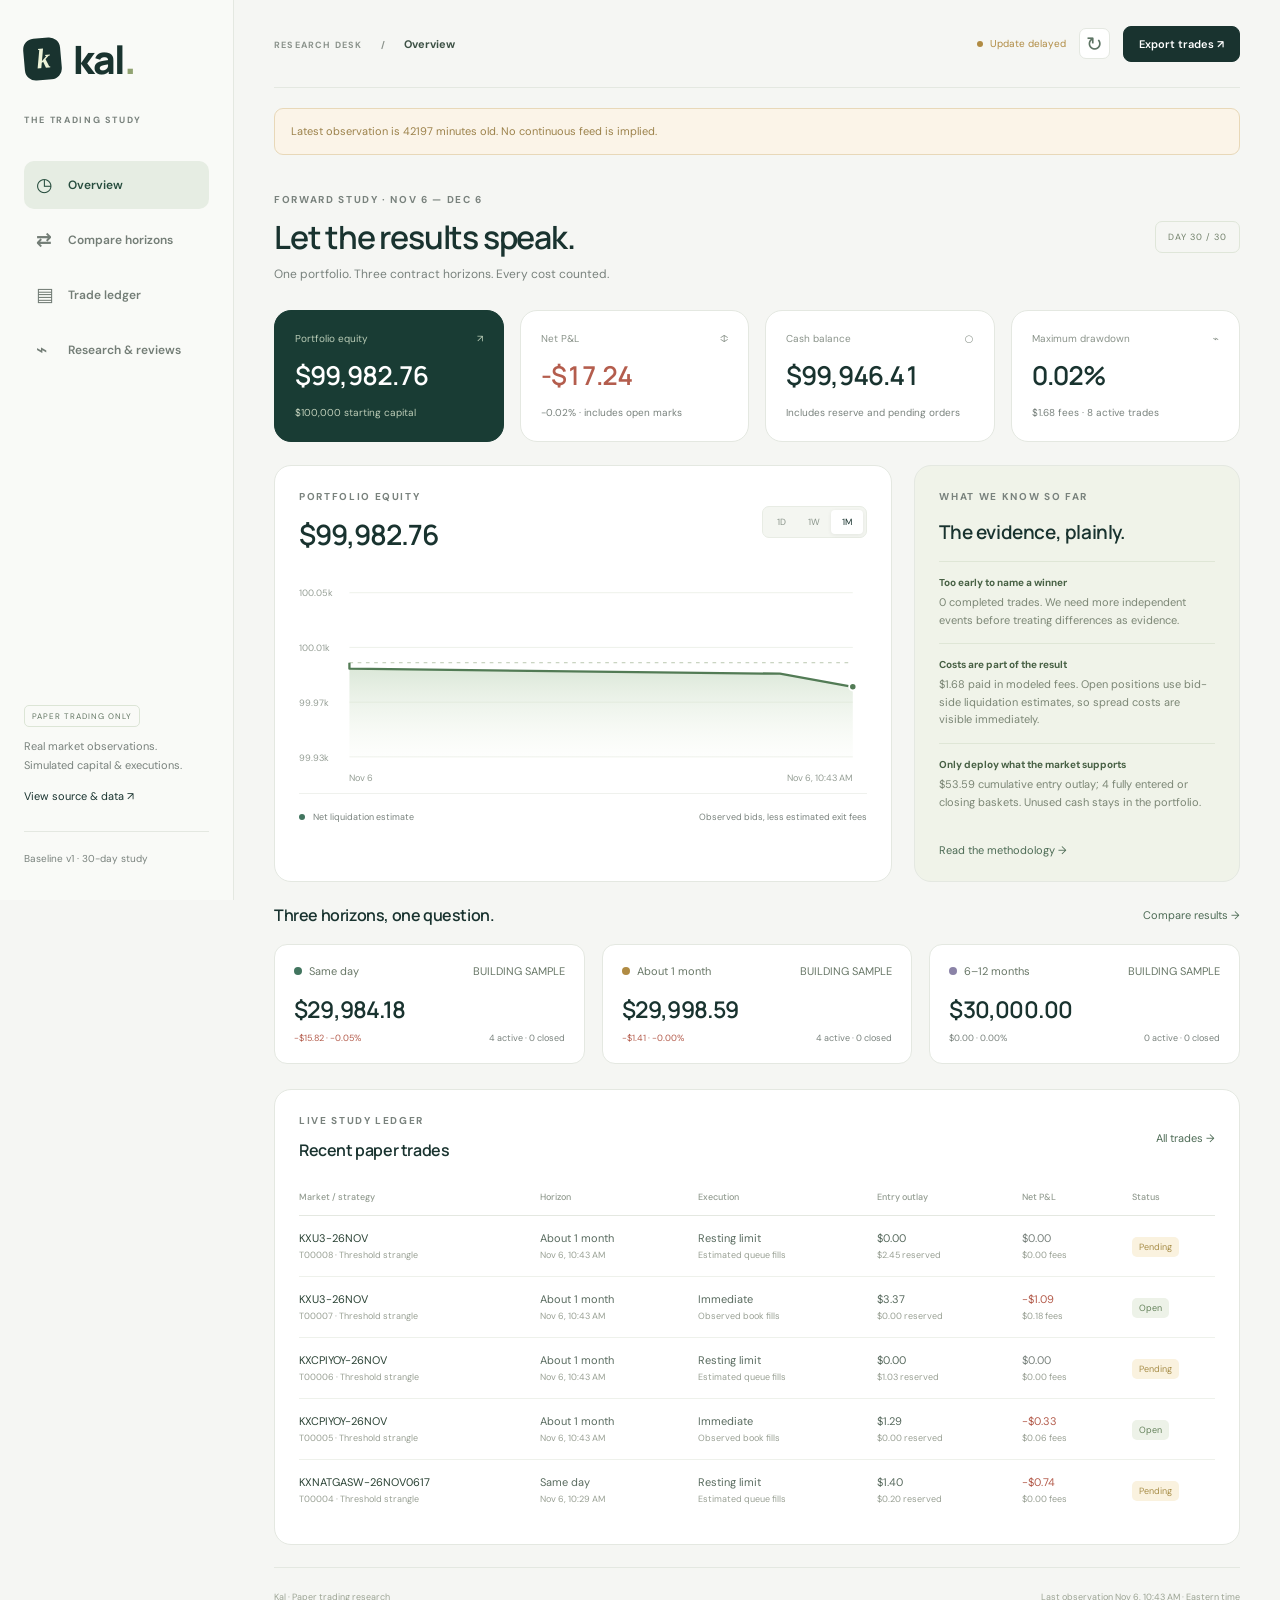
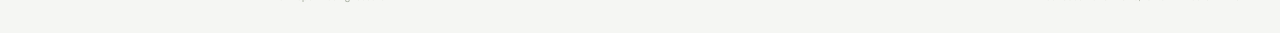
==== docs/index.html @ b1701668 "Build $100k paper trading study, public data collector, comparison dashboard and review diagnostics" ====
<!doctype html>
<html lang="en"><head><meta charset="utf-8"><meta name="viewport" content="width=device-width,initial-scale=1,viewport-fit=cover"><meta name="theme-color" content="#152d2a"><meta name="description" content="Kal · A forward paper-trading study. Compare contract horizons, execution and net results."><link rel="manifest" href="manifest.webmanifest"><link rel="icon" href="assets/icon.svg" type="image/svg+xml"><link rel="stylesheet" href="assets/style.css"><title>Kal — The trading study</title></head>
<body><div class="shell"><aside><a href="#overview" class="brand"><span class="brand-icon">k</span><span>kal<span class="brand-dot">.</span></span></a><p class="eyebrow">THE TRADING STUDY</p><nav aria-label="Main navigation"><button class="nav active" data-page="overview"><span>◷</span> Overview</button><button class="nav" data-page="compare"><span>⇄</span> Compare horizons</button><button class="nav" data-page="ledger"><span>▤</span> Trade ledger</button><button class="nav" data-page="research"><span>⌁</span> Research & reviews</button></nav><div class="sidebar-bottom"><span class="paper-label">PAPER TRADING ONLY</span><p>Real market observations.<br>Simulated capital & executions.</p><a href="https://github.com/asre1212/kal" target="_blank" rel="noopener">View source & data ↗</a><small>Baseline v1 · 30-day study</small></div></aside><main><header><div class="breadcrumb">RESEARCH DESK <span>/</span> <span id="page-name">Overview</span></div><div class="header-actions"><span class="status" id="health">Loading data</span><button id="refresh" class="icon-button" aria-label="Refresh data">↻</button><button class="button export" id="export">Export trades ↗</button></div></header><div id="notice" class="notice" hidden></div><section class="page active" id="overview"><div class="page-heading"><div><p class="eyebrow" id="study-date">FORWARD STUDY · LOADING</p><h1>Let the results speak.</h1><p class="subheading">One portfolio. Three contract horizons. Every cost counted.</p></div><span class="study-chip" id="study-day">DAY — / 30</span></div><div class="metrics" id="metrics"></div><div class="main-grid"><article class="panel equity-panel"><div class="panel-title"><div><p class="eyebrow">PORTFOLIO EQUITY</p><h2 id="chart-equity">$100,000.00</h2></div><div class="segmented" id="chart-period" aria-label="Chart period"><button data-period="1">1D</button><button data-period="7">1W</button><button data-period="30" class="selected">1M</button></div></div><div id="equity-chart" class="chart"></div><div class="chart-footer"><span><i class="legend-dot"></i> Net liquidation estimate</span><span id="chart-caption">Observed bids, less estimated exit fees</span></div></article><article class="panel takeaways"><p class="eyebrow">WHAT WE KNOW SO FAR</p><h2>The evidence, plainly.</h2><div id="insights"></div><a href="#research" class="text-link" data-nav="research">Read the methodology →</a></article></div><div class="section-title"><h2>Three horizons, one question.</h2><button class="text-link" data-nav="compare">Compare results →</button></div><div class="horizon-cards" id="horizon-cards"></div><article class="panel recent-panel"><div class="section-title"><div><p class="eyebrow">LIVE STUDY LEDGER</p><h2>Recent paper trades</h2></div><button class="text-link" data-nav="ledger">All trades →</button></div><div class="table-wrap" id="recent-trades"></div></article></section>
<section class="page" id="compare"><div class="page-heading"><div><p class="eyebrow">EXPIRATION & EXECUTION</p><h1>What earns its place?</h1><p class="subheading">Compare net outcomes, participation and the cost of getting filled.</p></div></div><div class="comparison-note"><strong>Contract horizon ≠ holding period.</strong> These are contracts with deadlines today (Eastern time), in 21–45 days, or in 180–366 days at entry. Trades target an early exit. Different underlying markets and holding periods can affect the comparison.</div><div class="horizon-cards" id="compare-cards"></div><article class="panel"><div class="section-title"><h2>Return by horizon</h2><span class="muted">Equal $30,000 allocations · $10,000 reserve</span></div><div id="horizon-chart" class="bar-chart"></div></article><article class="panel"><div class="section-title"><h2>Execution scorecard</h2><span class="muted">$15,000 allocated to each sleeve</span></div><div id="scorecard" class="table-wrap"></div></article><article class="panel"><div class="section-title"><h2>What each test can tell us</h2></div><div class="table-wrap"><table><thead><tr><th>Contract horizon</th><th>Potential advantage</th><th>Main challenge</th><th>Baseline time exit</th></tr></thead><tbody><tr><td>Same day</td><td>Many observations; fast repricing</td><td>Rapid losses, spread costs, missed intraday moves</td><td>2 hours or 30 min before close</td></tr><tr><td>About 1 month</td><td>More time for a repricing catalyst</td><td>Can stay quiet; capital may sit idle</td><td>72 hours</td></tr><tr><td>6–12 months</td><td>More opportunities for news to change expectations</td><td>Wider spreads, fewer independent events, capital tied up</td><td>7 days</td></tr></tbody></table></div></article></section>
<section class="page" id="ledger"><div class="page-heading"><div><p class="eyebrow">EVERY ORDER HAS A RECORD</p><h1>The paper trail.</h1><p class="subheading">Entries, exits, fees and the reason behind each decision.</p></div><button class="button" id="download-json">Download full ledger ↓</button></div><div class="filters"><label class="search-label">⌕ <input id="search" placeholder="Search market, ticker or trade ID" aria-label="Search trades"></label><select id="horizon-filter" aria-label="Filter horizon"><option value="all">All horizons</option><option value="day">Same day</option><option value="month">About 1 month</option><option value="long">6–12 months</option></select><select id="status-filter" aria-label="Filter status"><option value="all">All statuses</option><option value="open">Open</option><option value="entering">Pending entry</option><option value="closing">Closing</option><option value="closed">Closed</option><option value="cancelled">Unfilled / cancelled</option></select><select id="mode-filter" aria-label="Filter execution"><option value="all">Both executions</option><option value="maker">Resting limits</option><option value="taker">Immediate execution</option></select></div><article class="panel ledger-panel"><div class="section-title"><span id="trade-count" class="muted"></span><span class="paper-label">SIMULATED FILLS</span></div><div id="all-trades" class="table-wrap"></div></article></section>
<section class="page" id="research"><div class="page-heading"><div><p class="eyebrow">LEARN · DECIDE · DOCUMENT</p><h1>A study, not a promise.</h1><p class="subheading">Comprehensive reviews every two weeks. Changes stay visible.</p></div></div><div class="review-banner"><div><p class="eyebrow">NEXT COMPREHENSIVE REVIEW</p><h2 id="next-review">November 20, 2026</h2><p>Keep, pause or adjust strategies based on net results and evidence.</p></div><span class="review-icon">↗</span></div><div id="reviews"></div><article class="panel"><p class="eyebrow">STATISTICAL EVIDENCE</p><h2>Returns need a large enough sample.</h2><div class="table-wrap" id="diagnostics"></div></article><div class="research-grid"><article class="panel"><p class="eyebrow">PORTFOLIO RULES</p><h2>Risk comes first.</h2><ul class="rules-list"><li><span>Total virtual capital</span><strong>$100,000</strong></li><li><span>Maximum complete trade cost</span><strong>$2,000 incl. entry fees</strong></li><li><span>Reserve</span><strong>$10,000</strong></li><li><span>Maximum exposure per sleeve</span><strong>$6,000</strong></li><li><span>Maximum per event across sleeves</span><strong>$4,000</strong></li><li><span>Pause new entries at drawdown</span><strong>7.5%</strong></li></ul><p class="small-note">Loss triggers request an exit; they cannot guarantee the execution price. Partial entries and illiquid residuals remain visible.</p></article><article class="panel"><p class="eyebrow">FILL & FEE MODEL</p><h2>No imaginary liquidity.</h2><ul class="readable-list"><li>Immediate entries use observed asks and at most 5% of displayed top-level size.</li><li>Resting orders require a subsequent trade strictly through the limit, capped at 5% of eligible volume. A touch does not count.</li><li>Maker fills are estimates: exact queue priority and counterfactual market impact are unknown.</li><li>Quotes are checked approximately every 10 minutes. Scheduler delays and gaps are reported.</li><li>Positions are valued at available bid depth, less estimated exit fees; unpriced size is conservatively valued at zero.</li></ul></article><article class="panel wide"><p class="eyebrow">THE 50/50 QUESTION</p><h2>Longer expiration does not create a strangle.</h2><p>YES + NO on the same contract cancel each other. For different deadlines, YES on an earlier date + NO on a later date is an <strong>outside timing-window</strong> trade.</p><div class="table-wrap"><table><thead><tr><th>Screenshot example: 43¢ YES before Aug + 35¢ NO before Jan</th><th>Pair payout</th><th>Gross result</th></tr></thead><tbody><tr><td>Event happens before August</td><td>$1.00</td><td class="positive">+$0.22</td></tr><tr><td>Event happens August–December</td><td>$0.00</td><td class="negative">−$0.78</td></tr><tr><td>No event before January</td><td>$1.00</td><td class="positive">+$0.22</td></tr></tbody></table></div><p class="small-note">Before expiry, the pair rises when the probability of the middle timing window falls. An equal probability rise on both dates cancels out. Illustration from your screenshot, not a recorded trade or current offer. January 2028 is outside the initial 6–12-month cohort. Current tests select only deadlines in the configured horizon.</p></article><article class="panel"><p class="eyebrow">REVIEW STANDARD</p><h2>Separate signal from noise.</h2><ul class="readable-list"><li>Review realized and unrealized P&L, net expectancy, drawdown, fee drag and holding time.</li><li>Show Wilson intervals for win rates; use an event-cluster bootstrap for return uncertainty when the sample supports it.</li><li>Check data gaps, market concentration, adverse selection and failed exits.</li><li>Keep baseline results separate from revised rules. Never erase losing trades or backfill hypothetical winners.</li><li>No Kelly sizing without a calibrated out-of-sample probability model; no leverage or real orders.</li></ul></article><article class="panel"><p class="eyebrow">PRIMARY REFERENCES</p><h2>Inspectable by design.</h2><div class="source-links"><a href="https://docs.kalshi.com/getting_started/quick_start_market_data" target="_blank" rel="noopener">Kalshi public market data ↗</a><a href="https://docs.kalshi.com/getting_started/fee_rounding" target="_blank" rel="noopener">Fee rounding and precision ↗</a><a href="https://kalshi.com/docs/kalshi-fee-schedule.pdf" target="_blank" rel="noopener">Current fee schedule ↗</a><a href="https://docs.kalshi.com/api-reference/market/get-trades" target="_blank" rel="noopener">Trade prints and timestamps ↗</a><a href="https://github.com/asre1212/kal/actions" target="_blank" rel="noopener">Collector runs & deployment status ↗</a><a href="https://github.com/asre1212/kal/tree/main/data" target="_blank" rel="noopener">Raw observations & complete ledger ↗</a></div></article></div></section><footer><span>Kal · Paper trading research</span><span id="updated-at">Waiting for first observation</span></footer></main></div><dialog id="trade-dialog"><button class="close-dialog" aria-label="Close trade details">×</button><div id="trade-detail"></div></dialog><script src="assets/app.js" defer></script></body></html>
---- docs/assets/style.css ----
@import url('https://fonts.googleapis.com/css2?family=DM+Sans:wght@400;500;600;700&family=Manrope:wght@400;500;600;700;800&display=swap');
:root{--bg:#f5f6f3;--paper:#fff;--ink:#19332f;--muted:#79827d;--line:#e4e8e1;--green:#42755f;--mint:#e4eee5;--red:#b45d4d;--amber:#b08b43;--purple:#8b83a7;--radius:17px}*{box-sizing:border-box}body{margin:0;background:var(--bg);color:var(--ink);font:14px 'DM Sans',system-ui,sans-serif}button,input,select{font:inherit}button,a{-webkit-tap-highlight-color:transparent}button{cursor:pointer}a{color:inherit;text-decoration:none}button:focus-visible,a:focus-visible,input:focus-visible,select:focus-visible{outline:3px solid #96b9a7;outline-offset:3px}.shell{display:flex;min-height:100vh}aside{width:234px;flex-shrink:0;background:#f9faf7;border-right:1px solid var(--line);padding:32px 24px;position:fixed;inset:0 auto 0 0;display:flex;flex-direction:column}.brand{display:flex;align-items:center;gap:12px;font:800 39px Manrope,system-ui;letter-spacing:-2px}.brand-icon{font:700 28px Georgia;background:var(--ink);color:#edf3d8;width:37px;height:42px;border-radius:11px;display:grid;place-items:center;font-style:italic;transform:rotate(-5deg)}.brand-dot{color:#91a372}.eyebrow{font-size:10px;letter-spacing:1.65px;font-weight:700;color:var(--muted);margin:0 0 12px}aside>.eyebrow{margin-top:28px;font-size:9px}nav{display:grid;gap:7px;margin-top:23px}.nav{border:0;background:none;padding:14px 12px;text-align:left;border-radius:10px;color:#737d76;font-size:12px;font-weight:600;display:flex;align-items:center;gap:12px}.nav span{font-size:19px;line-height:20px;width:20px}.nav.active{background:#e6ede3;color:#274d3e}.nav:hover{background:#eef1e9}.sidebar-bottom{margin-top:auto;padding-top:45px;font-size:11px;line-height:1.8;color:var(--muted)}.sidebar-bottom small{display:block;margin-top:24px;border-top:1px solid var(--line);padding-top:18px;font-size:10px}.paper-label{font-size:8px;letter-spacing:1px;color:#637663;border:1px solid #dce5d6;padding:5px 7px;border-radius:5px;white-space:nowrap}.sidebar-bottom a{color:var(--ink)}main{margin-left:234px;width:calc(100% - 234px);padding:0 40px;max-width:1760px}header{height:88px;border-bottom:1px solid var(--line);display:flex;align-items:center;justify-content:space-between;gap:15px}.breadcrumb{font-size:9px;font-weight:700;letter-spacing:1.2px;color:#8b938c}.breadcrumb span{margin-left:15px}.breadcrumb span:last-child{letter-spacing:0;color:#3d5145;font-size:11px}.header-actions{display:flex;align-items:center;gap:13px}.status{font-size:10px;color:var(--green)}.status:before{content:'';display:inline-block;width:6px;height:6px;background:var(--green);border-radius:50%;margin-right:7px}.status.warn{color:var(--amber)}.status.warn:before{background:var(--amber)}.button{background:var(--ink);color:white;border:1px solid var(--ink);border-radius:8px;padding:10px 15px;font-size:11px;font-weight:600}.button:hover{background:#31564c}.icon-button{border:1px solid var(--line);background:white;border-radius:7px;width:31px;height:31px;font-size:20px;color:#5d7464}.page{display:none}.page.active{display:block}.page-heading{display:flex;justify-content:space-between;align-items:center;margin:38px 0 28px;gap:16px}.page-heading h1{font:600 32px/1.2 Manrope,system-ui;letter-spacing:-1.2px;margin:0 0 10px}.subheading{color:var(--muted);font-size:12px;margin:0}.study-chip{border:1px solid #dfe6d9;border-radius:7px;padding:9px 12px;color:#72816b;font-size:9px;letter-spacing:1px;white-space:nowrap}.metrics{display:grid;grid-template-columns:repeat(4,1fr);gap:16px;margin-bottom:23px}.metric{padding:21px 20px;background:var(--paper);border:1px solid var(--line);border-radius:var(--radius)}.metric:first-child{background:#193c34;color:white;border-color:#193c34}.metric .label{font-size:10px;color:#8a938a;display:flex;justify-content:space-between;align-items:center}.metric:first-child .label{color:#bacdb7}.metric .value{font:600 26px Manrope,system-ui;letter-spacing:-1px;margin:12px 0 9px;font-variant-numeric:tabular-nums}.metric small{font-size:10px;color:var(--muted)}.metric:first-child small{color:#bfceb9}.positive{color:var(--green)}.negative{color:var(--red)}.neutral{color:var(--muted)}.main-grid{display:grid;grid-template-columns:minmax(0,1.9fr) minmax(270px,1fr);gap:22px}.panel{padding:24px;background:white;border:1px solid var(--line);border-radius:var(--radius);margin-bottom:22px;min-width:0}.panel-title,.section-title{display:flex;justify-content:space-between;align-items:center;gap:12px}.panel h2,.section-title h2{font:600 16px Manrope,system-ui;letter-spacing:-.4px;margin:0}.panel-title h2{font-size:28px;letter-spacing:-1px}.segmented{display:flex;background:#f4f6f1;padding:3px;border:1px solid #e8ece4;border-radius:7px}.segmented button{background:none;border:0;color:#8a958b;font-size:9px;padding:6px 11px;border-radius:4px}.segmented .selected{background:white;box-shadow:0 1px 4px #11221412;color:var(--ink)}.chart{height:230px;margin:10px 0 0}.chart svg{width:100%;height:100%;overflow:visible}.chart-label{font-family:'DM Sans',sans-serif;font-size:10px;fill:#959e95}.chart-footer{display:flex;justify-content:space-between;border-top:1px solid #eff1ed;padding-top:17px;font-size:9px;color:var(--muted);gap:10px}.legend-dot{display:inline-block;width:6px;height:6px;border-radius:50%;background:var(--green);margin-right:6px}.takeaways{background:#f0f3e9}.takeaways h2{font-size:19px;margin:16px 0}.insight{padding:14px 0;border-top:1px solid #dfe6d6}.insight .insight-label{font-size:10px;font-weight:700;color:#476044;margin-bottom:5px}.insight p{font-size:11px;line-height:1.6;color:#7b8675;margin:0}.text-link{border:0;background:none;color:#4d6b55;font-size:11px;padding:0}.takeaways .text-link{display:block;margin-top:18px}.section-title{margin-bottom:18px}.horizon-cards{display:grid;grid-template-columns:repeat(3,1fr);gap:17px;margin-bottom:25px}.horizon-card{border:1px solid var(--line);background:white;border-radius:13px;padding:19px}.horizon-card .top{display:flex;justify-content:space-between;color:#687767;font-size:11px}.horizon-card .dot{width:8px;height:8px;background:var(--green);border-radius:50%;margin-right:7px;display:inline-block}.horizon-card.month .dot{background:var(--amber)}.horizon-card.long .dot{background:var(--purple)}.horizon-card .amount{font:600 23px Manrope;letter-spacing:-.8px;margin:15px 0 7px}.horizon-card .bottom{display:flex;justify-content:space-between;color:var(--muted);font-size:9px}.horizon-card .sparkline{height:20px;width:75px}.horizon-card .pending{font-size:9px;background:#f2f4ed;color:#9a9e92;border-radius:4px;padding:3px 6px}.table-wrap{overflow:auto}table{border-collapse:collapse;width:100%;text-align:left;white-space:nowrap}th{color:#929b90;font-size:9px;font-weight:500;padding:12px 12px;border-bottom:1px solid var(--line)}td{padding:15px 12px;border-bottom:1px solid #eef1eb;font-size:11px;color:#596b5f}tr:last-child td{border-bottom:0}td:first-child,th:first-child{padding-left:0}td:last-child,th:last-child{padding-right:0}td .market-name{display:block;color:#2a4234;font-size:11px;max-width:290px;overflow:hidden;text-overflow:ellipsis}td small{display:block;color:#99a094;font-size:9px;margin-top:4px}.badge{font-size:9px;border-radius:5px;padding:4px 7px;background:#edf2e8;color:#65825b;white-space:nowrap}.badge.entering{background:#faf2df;color:#a78d48}.badge.closed{background:#e7eeed;color:#5d7e7a}.badge.cancelled{background:#f1f2ef;color:#93998b}.badge.closing{background:#f8ebe5;color:#ac7d63}.trade-row{cursor:pointer}.trade-row:hover{background:#f8faf5}.empty{text-align:center;padding:38px 20px;color:#8d9787;font-size:12px}.empty strong{display:block;color:#526b50;margin-bottom:7px;font-weight:500}.muted{font-size:11px;color:var(--muted)}.comparison-note{padding:15px 18px;background:#eaf0e5;border-radius:10px;color:#718268;font-size:11px;line-height:1.8;margin-bottom:24px}.comparison-note strong{color:#47633d}.filters{display:flex;gap:10px;margin-bottom:20px;flex-wrap:wrap}.filters select,.search-label{border:1px solid var(--line);border-radius:8px;background:white;color:#6c7d68;padding:11px;font-size:11px}.search-label{flex:1;min-width:240px;display:flex;gap:9px}.search-label input{border:0;outline:none;background:none;width:100%;font-size:11px;color:var(--ink)}.research-grid{display:grid;grid-template-columns:1fr 1fr;gap:0 22px}.research-grid .wide{grid-column:1/-1}.research-grid h2{margin-bottom:16px}.research-grid p{font-size:12px;line-height:1.8;color:#74816f}.review-banner{display:flex;justify-content:space-between;align-items:center;background:#243f35;color:white;border-radius:16px;padding:28px;margin-bottom:24px}.review-banner .eyebrow{color:#a5b99e}.review-banner h2{font:500 25px Manrope;margin:0}.review-banner p:last-child{font-size:11px;color:#a7b7a1;margin-bottom:0}.review-icon{font-size:50px;font-weight:300;color:#a8bc90}.rules-list{padding:0;margin:0;list-style:none}.rules-list li{display:flex;justify-content:space-between;gap:10px;border-bottom:1px solid #eff1eb;padding:12px 0;font-size:11px;color:#7c8976}.rules-list strong{color:#476040;font-size:11px;font-weight:500;text-align:right}.small-note{font-size:10px!important;line-height:1.7!important;color:#93a08c!important}.readable-list{padding-left:18px;margin:0;color:#72826a;font-size:12px;line-height:1.7}.readable-list li{margin-bottom:12px}.source-links{display:flex;flex-direction:column;gap:17px;font-size:11px;color:#5b7752}.bar-chart{padding:20px 10px 10px}.bar-row{display:grid;grid-template-columns:110px 1fr 80px;gap:20px;align-items:center;margin:17px 0;font-size:11px}.bar-track{height:18px;background:#f2f5ed;border-radius:5px;overflow:hidden}.bar-fill{height:100%;min-width:2px;border-radius:5px;background:var(--green)}.notice{border:1px solid #e8d8b8;border-radius:9px;padding:13px 16px;background:#fbf4e8;margin-top:20px;font-size:11px;color:#9c824b;line-height:1.7}footer{display:flex;justify-content:space-between;font-size:9px;color:#9ca494;border-top:1px solid var(--line);padding:23px 0 30px;margin-top:20px;gap:15px}dialog{border:1px solid var(--line);border-radius:18px;width:760px;max-width:94vw;max-height:90vh;padding:30px;color:var(--ink);background:var(--bg)}dialog::backdrop{background:#132a2366;backdrop-filter:blur(4px)}.close-dialog{float:right;border:1px solid var(--line);border-radius:50%;width:30px;height:30px;background:white;font-size:22px;color:#718068}dialog h2{font:600 24px Manrope;margin-bottom:10px}dialog h3{font-size:14px;margin-top:22px}dialog p{font-size:12px;color:#75856e;line-height:1.7}.detail-grid{display:grid;grid-template-columns:repeat(4,1fr);gap:10px;margin:20px 0}.detail-stat{background:white;border:1px solid var(--line);padding:12px;border-radius:10px}.detail-stat small{display:block;color:var(--muted);font-size:9px;margin-bottom:8px}.detail-stat strong{font-size:15px}.review-entry h3{margin-top:0}.review-entry p{line-height:1.8;color:#73806d;font-size:12px}
@media(min-width:1550px){main{padding:0 55px}.metrics{gap:22px}.chart{height:275px}}
@media(max-width:1150px){aside{width:195px;padding:26px 16px}main{margin-left:195px;width:calc(100% - 195px);padding:0 25px}.main-grid{grid-template-columns:minmax(0,1.7fr) minmax(240px,1fr)}.metric{padding:17px 15px}.metric .value{font-size:22px}.chart-footer{font-size:8px}.chart-caption{display:none}}
@media(max-width:900px){aside{width:170px;padding:24px 13px}main{margin-left:170px;width:calc(100% - 170px);padding:0 20px}.nav{font-size:10px;padding:12px 9px;gap:7px}.main-grid{grid-template-columns:1fr}.metrics{grid-template-columns:1fr 1fr}.takeaways{display:none}.horizon-cards{gap:9px}.horizon-card{padding:15px 12px}.horizon-card .amount{font-size:20px}.header-actions .export{display:none}.research-grid{grid-template-columns:1fr}.page-heading h1{font-size:28px}.study-chip{font-size:8px}.bar-row{grid-template-columns:100px 1fr 65px}}
@media(max-width:600px){aside{position:sticky;top:0;z-index:5;width:100%;height:auto;padding:12px 17px 0;display:block;border-right:0;border-bottom:1px solid var(--line)}.shell{display:block}.brand{font-size:27px;gap:8px}.brand-icon{width:27px;height:29px;font-size:21px;border-radius:7px}aside>.eyebrow,.sidebar-bottom{display:none}nav{display:flex;gap:0;justify-content:space-between;margin-top:12px}.nav{padding:10px 9px;font-size:9px;gap:4px;border-radius:6px 6px 0 0}.nav span{display:none}main{margin-left:0;width:100%;padding:0 17px}header{height:55px}.breadcrumb{font-size:8px}.breadcrumb span{margin-left:7px}.header-actions{gap:8px}.status{font-size:9px}.page-heading{margin:25px 0 23px;align-items:flex-start}.page-heading h1{font-size:26px}.eyebrow{font-size:8px;letter-spacing:1.3px}.subheading{font-size:10px;line-height:1.6;max-width:270px}.study-chip{padding:6px 8px;font-size:7px;margin-top:4px}.metrics{gap:10px}.metric{padding:16px 14px;border-radius:12px}.metric .value{font-size:23px}.metric .label{font-size:9px}.metric small{font-size:9px}.panel{padding:20px 16px;border-radius:13px}.panel h2,.section-title h2{font-size:15px}.panel-title h2{font-size:25px}.chart{height:210px}.chart-footer{font-size:8px}.chart-footer span:last-child{max-width:140px;text-align:right}.section-title{align-items:flex-start}.section-title .muted{font-size:9px;max-width:145px;text-align:right}.horizon-cards{gap:8px}.horizon-card{padding:14px 10px}.horizon-card .top{font-size:9px;display:block}.horizon-card .amount{font-size:17px;letter-spacing:-.5px}.horizon-card .bottom{font-size:8px;display:block;line-height:1.8}.horizon-card .pending{display:inline-block;font-size:7px;margin-top:6px}.horizon-card .dot{width:5px;height:5px;margin-right:4px}.horizon-card .top>span:last-child:not(:first-child){display:none}.text-link{font-size:10px}.comparison-note{font-size:10px}.filters{gap:7px}.search-label{flex-basis:100%}.filters select{padding:9px 7px;font-size:9px;flex:1;min-width:0}#ledger .page-heading{display:block}#download-json{margin-top:15px}.review-banner{padding:21px}.review-banner h2{font-size:22px}.review-banner p:last-child{font-size:10px;line-height:1.5}.review-icon{font-size:36px}.bar-row{grid-template-columns:87px 1fr 65px;gap:10px;font-size:10px}.bar-chart{padding:0}.detail-grid{grid-template-columns:1fr 1fr}dialog{padding:22px 16px}footer{font-size:8px;line-height:1.6}#page-name{display:none}}
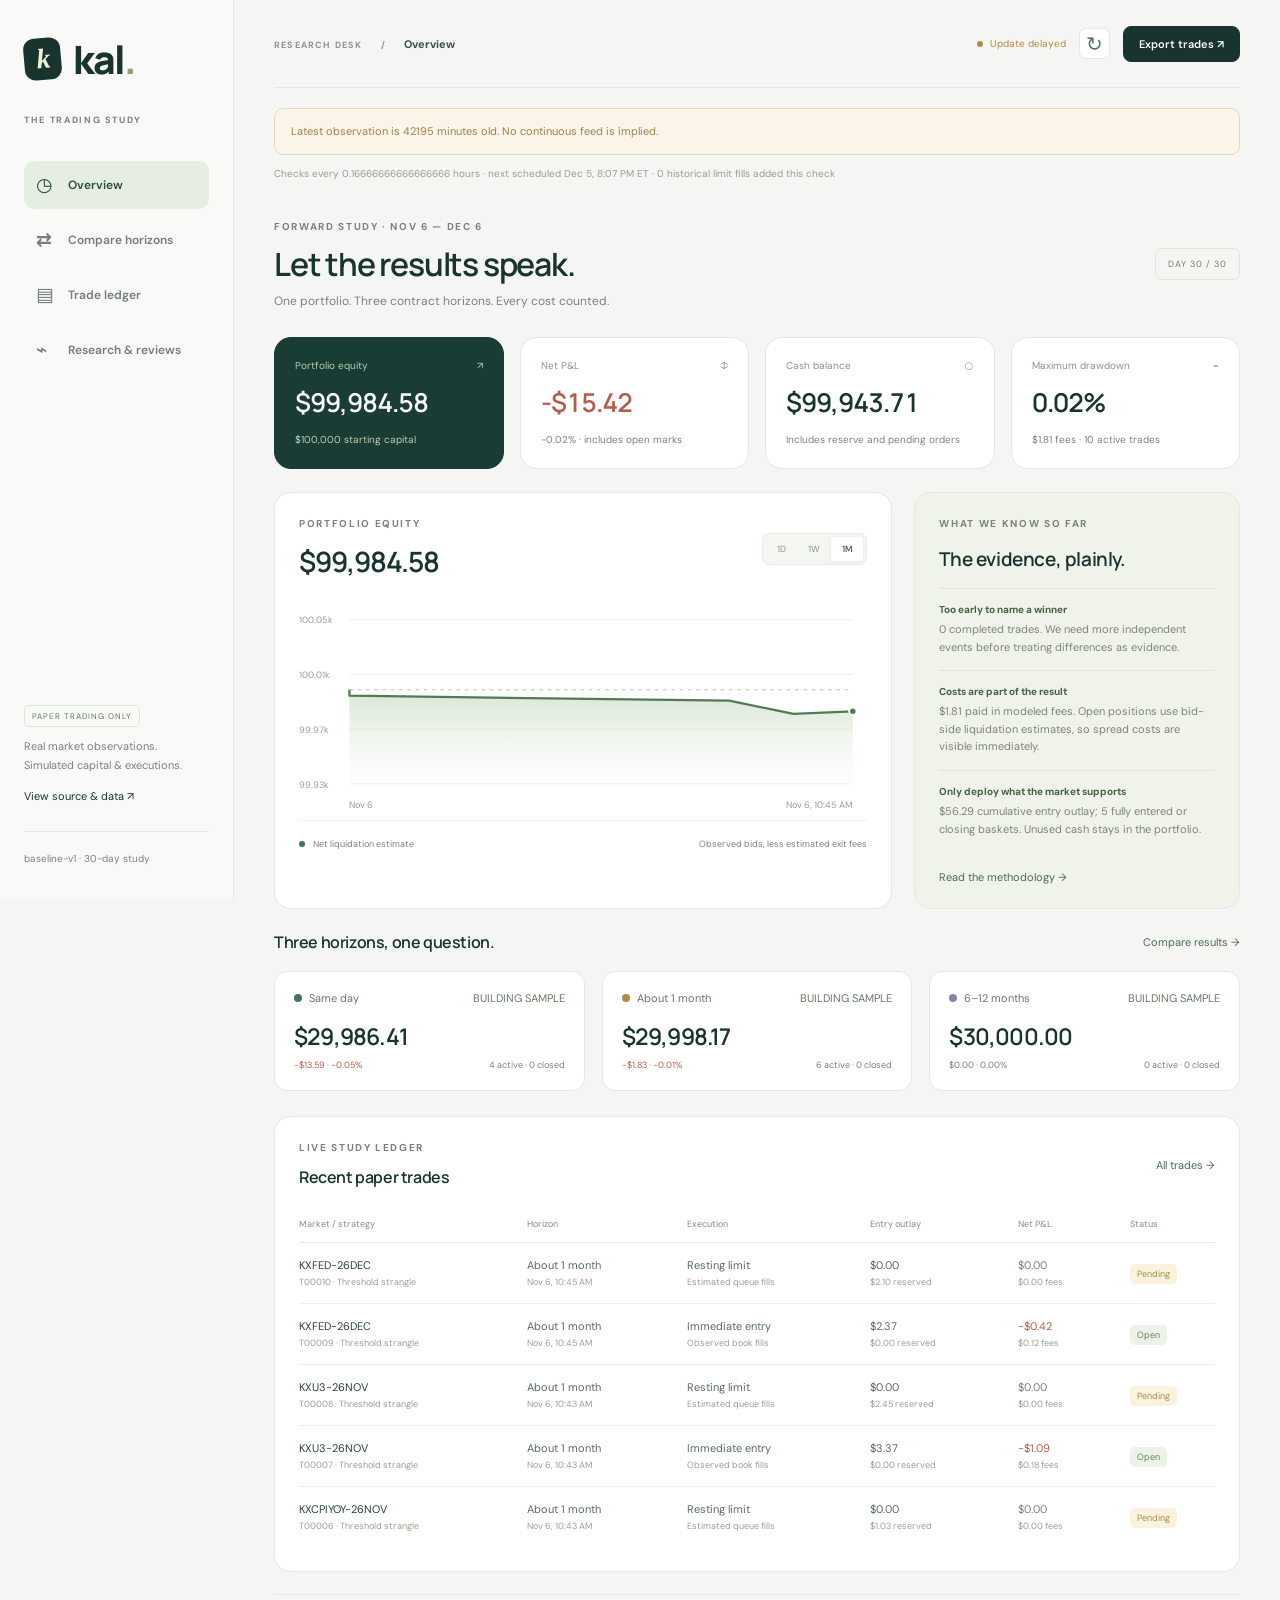
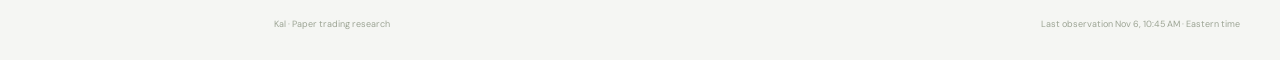
==== commit b94ca6c9: "Check every 12 hours and replay resting-limit fills chronologically with coverage and exit-delay dia" ====
--- a/docs/index.html
+++ b/docs/index.html
@@ -1,6 +1,6 @@
 <!doctype html>
 <html lang="en"><head><meta charset="utf-8"><meta name="viewport" content="width=device-width,initial-scale=1,viewport-fit=cover"><meta name="theme-color" content="#152d2a"><meta name="description" content="Kal · A forward paper-trading study. Compare contract horizons, execution and net results."><link rel="manifest" href="manifest.webmanifest"><link rel="icon" href="assets/icon.svg" type="image/svg+xml"><link rel="stylesheet" href="assets/style.css"><title>Kal — The trading study</title></head>
-<body><div class="shell"><aside><a href="#overview" class="brand"><span class="brand-icon">k</span><span>kal<span class="brand-dot">.</span></span></a><p class="eyebrow">THE TRADING STUDY</p><nav aria-label="Main navigation"><button class="nav active" data-page="overview"><span>◷</span> Overview</button><button class="nav" data-page="compare"><span>⇄</span> Compare horizons</button><button class="nav" data-page="ledger"><span>▤</span> Trade ledger</button><button class="nav" data-page="research"><span>⌁</span> Research & reviews</button></nav><div class="sidebar-bottom"><span class="paper-label">PAPER TRADING ONLY</span><p>Real market observations.<br>Simulated capital & executions.</p><a href="https://github.com/asre1212/kal" target="_blank" rel="noopener">View source & data ↗</a><small>Baseline v1 · 30-day study</small></div></aside><main><header><div class="breadcrumb">RESEARCH DESK <span>/</span> <span id="page-name">Overview</span></div><div class="header-actions"><span class="status" id="health">Loading data</span><button id="refresh" class="icon-button" aria-label="Refresh data">↻</button><button class="button export" id="export">Export trades ↗</button></div></header><div id="notice" class="notice" hidden></div><section class="page active" id="overview"><div class="page-heading"><div><p class="eyebrow" id="study-date">FORWARD STUDY · LOADING</p><h1>Let the results speak.</h1><p class="subheading">One portfolio. Three contract horizons. Every cost counted.</p></div><span class="study-chip" id="study-day">DAY — / 30</span></div><div class="metrics" id="metrics"></div><div class="main-grid"><article class="panel equity-panel"><div class="panel-title"><div><p class="eyebrow">PORTFOLIO EQUITY</p><h2 id="chart-equity">$100,000.00</h2></div><div class="segmented" id="chart-period" aria-label="Chart period"><button data-period="1">1D</button><button data-period="7">1W</button><button data-period="30" class="selected">1M</button></div></div><div id="equity-chart" class="chart"></div><div class="chart-footer"><span><i class="legend-dot"></i> Net liquidation estimate</span><span id="chart-caption">Observed bids, less estimated exit fees</span></div></article><article class="panel takeaways"><p class="eyebrow">WHAT WE KNOW SO FAR</p><h2>The evidence, plainly.</h2><div id="insights"></div><a href="#research" class="text-link" data-nav="research">Read the methodology →</a></article></div><div class="section-title"><h2>Three horizons, one question.</h2><button class="text-link" data-nav="compare">Compare results →</button></div><div class="horizon-cards" id="horizon-cards"></div><article class="panel recent-panel"><div class="section-title"><div><p class="eyebrow">LIVE STUDY LEDGER</p><h2>Recent paper trades</h2></div><button class="text-link" data-nav="ledger">All trades →</button></div><div class="table-wrap" id="recent-trades"></div></article></section>
+<body><div class="shell"><aside><a href="#overview" class="brand"><span class="brand-icon">k</span><span>kal<span class="brand-dot">.</span></span></a><p class="eyebrow">THE TRADING STUDY</p><nav aria-label="Main navigation"><button class="nav active" data-page="overview"><span>◷</span> Overview</button><button class="nav" data-page="compare"><span>⇄</span> Compare horizons</button><button class="nav" data-page="ledger"><span>▤</span> Trade ledger</button><button class="nav" data-page="research"><span>⌁</span> Research & reviews</button></nav><div class="sidebar-bottom"><span class="paper-label">PAPER TRADING ONLY</span><p>Real market observations.<br>Simulated capital & executions.</p><a href="https://github.com/asre1212/kal" target="_blank" rel="noopener">View source & data ↗</a><small id="rule-version">Loading study version</small></div></aside><main><header><div class="breadcrumb">RESEARCH DESK <span>/</span> <span id="page-name">Overview</span></div><div class="header-actions"><span class="status" id="health">Loading data</span><button id="refresh" class="icon-button" aria-label="Refresh data">↻</button><button class="button export" id="export">Export trades ↗</button></div></header><div id="notice" class="notice" hidden></div><p class="small-note" id="cadence-status"></p><section class="page active" id="overview"><div class="page-heading"><div><p class="eyebrow" id="study-date">FORWARD STUDY · LOADING</p><h1>Let the results speak.</h1><p class="subheading">One portfolio. Three contract horizons. Every cost counted.</p></div><span class="study-chip" id="study-day">DAY — / 30</span></div><div class="metrics" id="metrics"></div><div class="main-grid"><article class="panel equity-panel"><div class="panel-title"><div><p class="eyebrow">PORTFOLIO EQUITY</p><h2 id="chart-equity">$100,000.00</h2></div><div class="segmented" id="chart-period" aria-label="Chart period"><button data-period="1">1D</button><button data-period="7">1W</button><button data-period="30" class="selected">1M</button></div></div><div id="equity-chart" class="chart"></div><div class="chart-footer"><span><i class="legend-dot"></i> Net liquidation estimate</span><span id="chart-caption">Observed bids, less estimated exit fees</span></div></article><article class="panel takeaways"><p class="eyebrow">WHAT WE KNOW SO FAR</p><h2>The evidence, plainly.</h2><div id="insights"></div><a href="#research" class="text-link" data-nav="research">Read the methodology →</a></article></div><div class="section-title"><h2>Three horizons, one question.</h2><button class="text-link" data-nav="compare">Compare results →</button></div><div class="horizon-cards" id="horizon-cards"></div><article class="panel recent-panel"><div class="section-title"><div><p class="eyebrow">LIVE STUDY LEDGER</p><h2>Recent paper trades</h2></div><button class="text-link" data-nav="ledger">All trades →</button></div><div class="table-wrap" id="recent-trades"></div></article></section>
 <section class="page" id="compare"><div class="page-heading"><div><p class="eyebrow">EXPIRATION & EXECUTION</p><h1>What earns its place?</h1><p class="subheading">Compare net outcomes, participation and the cost of getting filled.</p></div></div><div class="comparison-note"><strong>Contract horizon ≠ holding period.</strong> These are contracts with deadlines today (Eastern time), in 21–45 days, or in 180–366 days at entry. Trades target an early exit. Different underlying markets and holding periods can affect the comparison.</div><div class="horizon-cards" id="compare-cards"></div><article class="panel"><div class="section-title"><h2>Return by horizon</h2><span class="muted">Equal $30,000 allocations · $10,000 reserve</span></div><div id="horizon-chart" class="bar-chart"></div></article><article class="panel"><div class="section-title"><h2>Execution scorecard</h2><span class="muted">$15,000 allocated to each sleeve</span></div><div id="scorecard" class="table-wrap"></div></article><article class="panel"><div class="section-title"><h2>What each test can tell us</h2></div><div class="table-wrap"><table><thead><tr><th>Contract horizon</th><th>Potential advantage</th><th>Main challenge</th><th>Baseline time exit</th></tr></thead><tbody><tr><td>Same day</td><td>Many observations; fast repricing</td><td>Rapid losses, spread costs, missed intraday moves</td><td>2 hours or 30 min before close</td></tr><tr><td>About 1 month</td><td>More time for a repricing catalyst</td><td>Can stay quiet; capital may sit idle</td><td>72 hours</td></tr><tr><td>6–12 months</td><td>More opportunities for news to change expectations</td><td>Wider spreads, fewer independent events, capital tied up</td><td>7 days</td></tr></tbody></table></div></article></section>
 <section class="page" id="ledger"><div class="page-heading"><div><p class="eyebrow">EVERY ORDER HAS A RECORD</p><h1>The paper trail.</h1><p class="subheading">Entries, exits, fees and the reason behind each decision.</p></div><button class="button" id="download-json">Download full ledger ↓</button></div><div class="filters"><label class="search-label">⌕ <input id="search" placeholder="Search market, ticker or trade ID" aria-label="Search trades"></label><select id="horizon-filter" aria-label="Filter horizon"><option value="all">All horizons</option><option value="day">Same day</option><option value="month">About 1 month</option><option value="long">6–12 months</option></select><select id="status-filter" aria-label="Filter status"><option value="all">All statuses</option><option value="open">Open</option><option value="entering">Pending entry</option><option value="closing">Closing</option><option value="closed">Closed</option><option value="cancelled">Unfilled / cancelled</option></select><select id="mode-filter" aria-label="Filter execution"><option value="all">Both executions</option><option value="maker">Resting limits</option><option value="taker">Immediate execution</option></select></div><article class="panel ledger-panel"><div class="section-title"><span id="trade-count" class="muted"></span><span class="paper-label">SIMULATED FILLS</span></div><div id="all-trades" class="table-wrap"></div></article></section>
-<section class="page" id="research"><div class="page-heading"><div><p class="eyebrow">LEARN · DECIDE · DOCUMENT</p><h1>A study, not a promise.</h1><p class="subheading">Comprehensive reviews every two weeks. Changes stay visible.</p></div></div><div class="review-banner"><div><p class="eyebrow">NEXT COMPREHENSIVE REVIEW</p><h2 id="next-review">November 20, 2026</h2><p>Keep, pause or adjust strategies based on net results and evidence.</p></div><span class="review-icon">↗</span></div><div id="reviews"></div><article class="panel"><p class="eyebrow">STATISTICAL EVIDENCE</p><h2>Returns need a large enough sample.</h2><div class="table-wrap" id="diagnostics"></div></article><div class="research-grid"><article class="panel"><p class="eyebrow">PORTFOLIO RULES</p><h2>Risk comes first.</h2><ul class="rules-list"><li><span>Total virtual capital</span><strong>$100,000</strong></li><li><span>Maximum complete trade cost</span><strong>$2,000 incl. entry fees</strong></li><li><span>Reserve</span><strong>$10,000</strong></li><li><span>Maximum exposure per sleeve</span><strong>$6,000</strong></li><li><span>Maximum per event across sleeves</span><strong>$4,000</strong></li><li><span>Pause new entries at drawdown</span><strong>7.5%</strong></li></ul><p class="small-note">Loss triggers request an exit; they cannot guarantee the execution price. Partial entries and illiquid residuals remain visible.</p></article><article class="panel"><p class="eyebrow">FILL & FEE MODEL</p><h2>No imaginary liquidity.</h2><ul class="readable-list"><li>Immediate entries use observed asks and at most 5% of displayed top-level size.</li><li>Resting orders require a subsequent trade strictly through the limit, capped at 5% of eligible volume. A touch does not count.</li><li>Maker fills are estimates: exact queue priority and counterfactual market impact are unknown.</li><li>Quotes are checked approximately every 10 minutes. Scheduler delays and gaps are reported.</li><li>Positions are valued at available bid depth, less estimated exit fees; unpriced size is conservatively valued at zero.</li></ul></article><article class="panel wide"><p class="eyebrow">THE 50/50 QUESTION</p><h2>Longer expiration does not create a strangle.</h2><p>YES + NO on the same contract cancel each other. For different deadlines, YES on an earlier date + NO on a later date is an <strong>outside timing-window</strong> trade.</p><div class="table-wrap"><table><thead><tr><th>Screenshot example: 43¢ YES before Aug + 35¢ NO before Jan</th><th>Pair payout</th><th>Gross result</th></tr></thead><tbody><tr><td>Event happens before August</td><td>$1.00</td><td class="positive">+$0.22</td></tr><tr><td>Event happens August–December</td><td>$0.00</td><td class="negative">−$0.78</td></tr><tr><td>No event before January</td><td>$1.00</td><td class="positive">+$0.22</td></tr></tbody></table></div><p class="small-note">Before expiry, the pair rises when the probability of the middle timing window falls. An equal probability rise on both dates cancels out. Illustration from your screenshot, not a recorded trade or current offer. January 2028 is outside the initial 6–12-month cohort. Current tests select only deadlines in the configured horizon.</p></article><article class="panel"><p class="eyebrow">REVIEW STANDARD</p><h2>Separate signal from noise.</h2><ul class="readable-list"><li>Review realized and unrealized P&L, net expectancy, drawdown, fee drag and holding time.</li><li>Show Wilson intervals for win rates; use an event-cluster bootstrap for return uncertainty when the sample supports it.</li><li>Check data gaps, market concentration, adverse selection and failed exits.</li><li>Keep baseline results separate from revised rules. Never erase losing trades or backfill hypothetical winners.</li><li>No Kelly sizing without a calibrated out-of-sample probability model; no leverage or real orders.</li></ul></article><article class="panel"><p class="eyebrow">PRIMARY REFERENCES</p><h2>Inspectable by design.</h2><div class="source-links"><a href="https://docs.kalshi.com/getting_started/quick_start_market_data" target="_blank" rel="noopener">Kalshi public market data ↗</a><a href="https://docs.kalshi.com/getting_started/fee_rounding" target="_blank" rel="noopener">Fee rounding and precision ↗</a><a href="https://kalshi.com/docs/kalshi-fee-schedule.pdf" target="_blank" rel="noopener">Current fee schedule ↗</a><a href="https://docs.kalshi.com/api-reference/market/get-trades" target="_blank" rel="noopener">Trade prints and timestamps ↗</a><a href="https://github.com/asre1212/kal/actions" target="_blank" rel="noopener">Collector runs & deployment status ↗</a><a href="https://github.com/asre1212/kal/tree/main/data" target="_blank" rel="noopener">Raw observations & complete ledger ↗</a></div></article></div></section><footer><span>Kal · Paper trading research</span><span id="updated-at">Waiting for first observation</span></footer></main></div><dialog id="trade-dialog"><button class="close-dialog" aria-label="Close trade details">×</button><div id="trade-detail"></div></dialog><script src="assets/app.js" defer></script></body></html>
+<section class="page" id="research"><div class="page-heading"><div><p class="eyebrow">LEARN · DECIDE · DOCUMENT</p><h1>A study, not a promise.</h1><p class="subheading">Comprehensive reviews every two weeks. Changes stay visible.</p></div></div><div class="review-banner"><div><p class="eyebrow">NEXT COMPREHENSIVE REVIEW</p><h2 id="next-review">November 20, 2026</h2><p>Keep, pause or adjust strategies based on net results and evidence.</p></div><span class="review-icon">↗</span></div><div id="reviews"></div><article class="panel"><p class="eyebrow">STATISTICAL EVIDENCE</p><h2>Returns need a large enough sample.</h2><div class="table-wrap" id="diagnostics"></div></article><div class="research-grid"><article class="panel"><p class="eyebrow">PORTFOLIO RULES</p><h2>Risk comes first.</h2><ul class="rules-list"><li><span>Total virtual capital</span><strong>$100,000</strong></li><li><span>Maximum complete trade cost</span><strong>$2,000 incl. entry fees</strong></li><li><span>Reserve</span><strong>$10,000</strong></li><li><span>Maximum exposure per sleeve</span><strong>$6,000</strong></li><li><span>Maximum per event across sleeves</span><strong>$4,000</strong></li><li><span>Pause new entries at drawdown</span><strong>7.5%</strong></li></ul><p class="small-note">Historical replay applies to resting limits. Time exits, loss triggers and immediate orders require an observed book; delays are shown. A 12-hour check cannot enforce a two-hour exit in real time. Partial entries and illiquid residuals remain visible.</p></article><article class="panel"><p class="eyebrow">FILL & FEE MODEL</p><h2>No imaginary liquidity.</h2><ul class="readable-list"><li>Immediate entries use observed asks and at most 5% of displayed top-level size.</li><li>Resting orders use subsequent trades at or through the limit, capped at 5% of qualifying volume. A touch is an estimate, never proof of a queue fill.</li><li>Buy fills must precede contingent sells. Expired orders, same-timestamp buy/sell ambiguity and candle highs/lows alone never create a fill. Exact queue priority and market impact remain unknown.</li><li>Quotes follow the collection cadence shown above, with a two-day assessment for an 8-hour fallback. Intervening limit fills are replayed in timestamp order; incomplete history is retried.</li><li>Positions are valued at available bid depth, less estimated exit fees; unpriced size is conservatively valued at zero.</li></ul></article><article class="panel wide"><p class="eyebrow">THE 50/50 QUESTION</p><h2>Longer expiration does not create a strangle.</h2><p>YES + NO on the same contract cancel each other. For different deadlines, YES on an earlier date + NO on a later date is an <strong>outside timing-window</strong> trade.</p><div class="table-wrap"><table><thead><tr><th>Screenshot example: 43¢ YES before Aug + 35¢ NO before Jan</th><th>Pair payout</th><th>Gross result</th></tr></thead><tbody><tr><td>Event happens before August</td><td>$1.00</td><td class="positive">+$0.22</td></tr><tr><td>Event happens August–December</td><td>$0.00</td><td class="negative">−$0.78</td></tr><tr><td>No event before January</td><td>$1.00</td><td class="positive">+$0.22</td></tr></tbody></table></div><p class="small-note">Before expiry, the pair rises when the probability of the middle timing window falls. An equal probability rise on both dates cancels out. Illustration from your screenshot, not a recorded trade or current offer. January 2028 is outside the initial 6–12-month cohort. Current tests select only deadlines in the configured horizon.</p></article><article class="panel"><p class="eyebrow">REVIEW STANDARD</p><h2>Separate signal from noise.</h2><ul class="readable-list"><li>Review realized and unrealized P&L, net expectancy, drawdown, fee drag and holding time.</li><li>Show Wilson intervals for win rates; use an event-cluster bootstrap for return uncertainty when the sample supports it.</li><li>Check data gaps, market concentration, adverse selection and failed exits.</li><li>Keep baseline results separate from revised rules. Never erase losing trades or backfill hypothetical winners.</li><li>No Kelly sizing without a calibrated out-of-sample probability model; no leverage or real orders.</li></ul></article><article class="panel"><p class="eyebrow">PRIMARY REFERENCES</p><h2>Inspectable by design.</h2><div class="source-links"><a href="https://docs.kalshi.com/getting_started/quick_start_market_data" target="_blank" rel="noopener">Kalshi public market data ↗</a><a href="https://docs.kalshi.com/getting_started/fee_rounding" target="_blank" rel="noopener">Fee rounding and precision ↗</a><a href="https://kalshi.com/docs/kalshi-fee-schedule.pdf" target="_blank" rel="noopener">Current fee schedule ↗</a><a href="https://docs.kalshi.com/api-reference/market/get-trades" target="_blank" rel="noopener">Trade prints and timestamps ↗</a><a href="https://github.com/asre1212/kal/actions" target="_blank" rel="noopener">Collector runs & deployment status ↗</a><a href="https://github.com/asre1212/kal/tree/main/data" target="_blank" rel="noopener">Raw observations & complete ledger ↗</a></div></article></div></section><footer><span>Kal · Paper trading research</span><span id="updated-at">Waiting for first observation</span></footer></main></div><dialog id="trade-dialog"><button class="close-dialog" aria-label="Close trade details">×</button><div id="trade-detail"></div></dialog><script src="assets/app.js" defer></script></body></html>
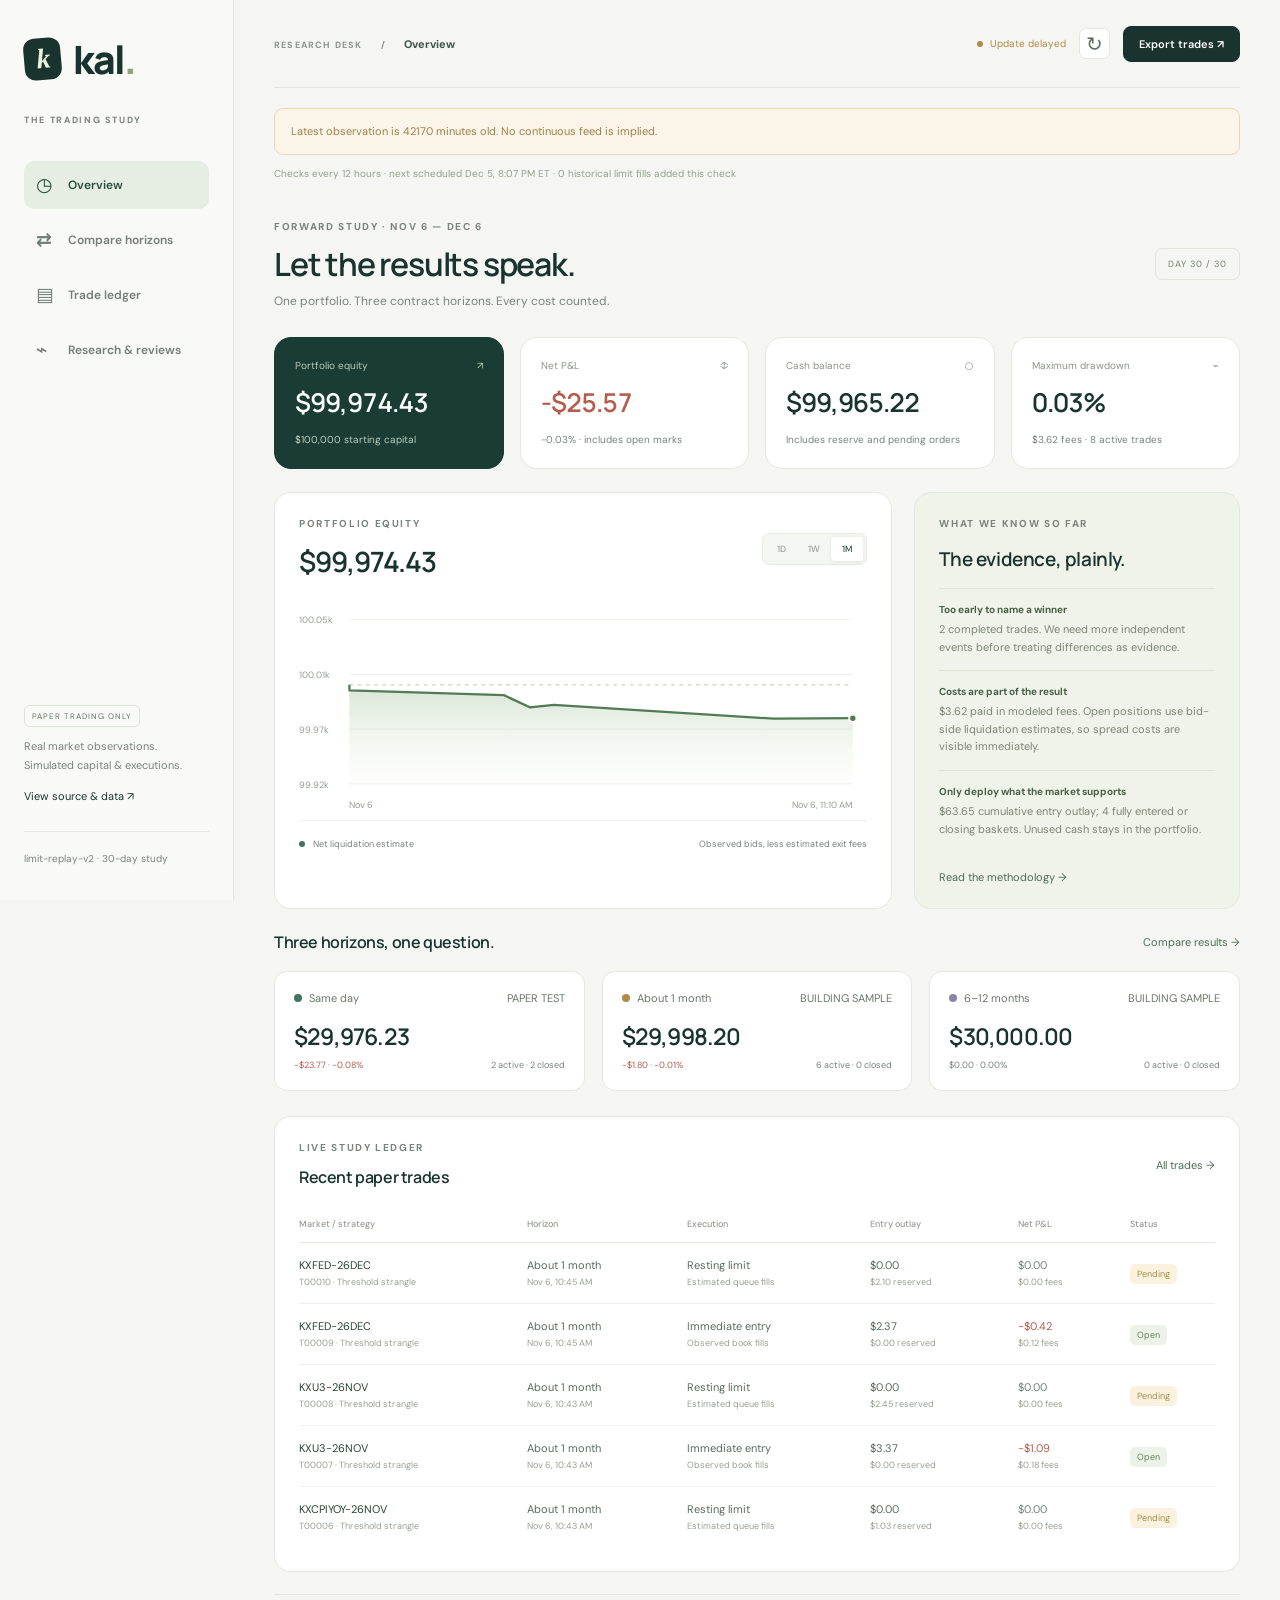
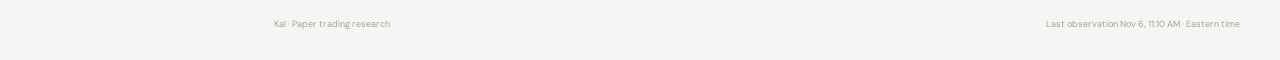
==== commit 36087e14: "Refresh the dashboard script when the replay version changes" ====
--- a/docs/index.html
+++ b/docs/index.html
@@ -3,4 +3,4 @@
 <body><div class="shell"><aside><a href="#overview" class="brand"><span class="brand-icon">k</span><span>kal<span class="brand-dot">.</span></span></a><p class="eyebrow">THE TRADING STUDY</p><nav aria-label="Main navigation"><button class="nav active" data-page="overview"><span>◷</span> Overview</button><button class="nav" data-page="compare"><span>⇄</span> Compare horizons</button><button class="nav" data-page="ledger"><span>▤</span> Trade ledger</button><button class="nav" data-page="research"><span>⌁</span> Research & reviews</button></nav><div class="sidebar-bottom"><span class="paper-label">PAPER TRADING ONLY</span><p>Real market observations.<br>Simulated capital & executions.</p><a href="https://github.com/asre1212/kal" target="_blank" rel="noopener">View source & data ↗</a><small id="rule-version">Loading study version</small></div></aside><main><header><div class="breadcrumb">RESEARCH DESK <span>/</span> <span id="page-name">Overview</span></div><div class="header-actions"><span class="status" id="health">Loading data</span><button id="refresh" class="icon-button" aria-label="Refresh data">↻</button><button class="button export" id="export">Export trades ↗</button></div></header><div id="notice" class="notice" hidden></div><p class="small-note" id="cadence-status"></p><section class="page active" id="overview"><div class="page-heading"><div><p class="eyebrow" id="study-date">FORWARD STUDY · LOADING</p><h1>Let the results speak.</h1><p class="subheading">One portfolio. Three contract horizons. Every cost counted.</p></div><span class="study-chip" id="study-day">DAY — / 30</span></div><div class="metrics" id="metrics"></div><div class="main-grid"><article class="panel equity-panel"><div class="panel-title"><div><p class="eyebrow">PORTFOLIO EQUITY</p><h2 id="chart-equity">$100,000.00</h2></div><div class="segmented" id="chart-period" aria-label="Chart period"><button data-period="1">1D</button><button data-period="7">1W</button><button data-period="30" class="selected">1M</button></div></div><div id="equity-chart" class="chart"></div><div class="chart-footer"><span><i class="legend-dot"></i> Net liquidation estimate</span><span id="chart-caption">Observed bids, less estimated exit fees</span></div></article><article class="panel takeaways"><p class="eyebrow">WHAT WE KNOW SO FAR</p><h2>The evidence, plainly.</h2><div id="insights"></div><a href="#research" class="text-link" data-nav="research">Read the methodology →</a></article></div><div class="section-title"><h2>Three horizons, one question.</h2><button class="text-link" data-nav="compare">Compare results →</button></div><div class="horizon-cards" id="horizon-cards"></div><article class="panel recent-panel"><div class="section-title"><div><p class="eyebrow">LIVE STUDY LEDGER</p><h2>Recent paper trades</h2></div><button class="text-link" data-nav="ledger">All trades →</button></div><div class="table-wrap" id="recent-trades"></div></article></section>
 <section class="page" id="compare"><div class="page-heading"><div><p class="eyebrow">EXPIRATION & EXECUTION</p><h1>What earns its place?</h1><p class="subheading">Compare net outcomes, participation and the cost of getting filled.</p></div></div><div class="comparison-note"><strong>Contract horizon ≠ holding period.</strong> These are contracts with deadlines today (Eastern time), in 21–45 days, or in 180–366 days at entry. Trades target an early exit. Different underlying markets and holding periods can affect the comparison.</div><div class="horizon-cards" id="compare-cards"></div><article class="panel"><div class="section-title"><h2>Return by horizon</h2><span class="muted">Equal $30,000 allocations · $10,000 reserve</span></div><div id="horizon-chart" class="bar-chart"></div></article><article class="panel"><div class="section-title"><h2>Execution scorecard</h2><span class="muted">$15,000 allocated to each sleeve</span></div><div id="scorecard" class="table-wrap"></div></article><article class="panel"><div class="section-title"><h2>What each test can tell us</h2></div><div class="table-wrap"><table><thead><tr><th>Contract horizon</th><th>Potential advantage</th><th>Main challenge</th><th>Baseline time exit</th></tr></thead><tbody><tr><td>Same day</td><td>Many observations; fast repricing</td><td>Rapid losses, spread costs, missed intraday moves</td><td>2 hours or 30 min before close</td></tr><tr><td>About 1 month</td><td>More time for a repricing catalyst</td><td>Can stay quiet; capital may sit idle</td><td>72 hours</td></tr><tr><td>6–12 months</td><td>More opportunities for news to change expectations</td><td>Wider spreads, fewer independent events, capital tied up</td><td>7 days</td></tr></tbody></table></div></article></section>
 <section class="page" id="ledger"><div class="page-heading"><div><p class="eyebrow">EVERY ORDER HAS A RECORD</p><h1>The paper trail.</h1><p class="subheading">Entries, exits, fees and the reason behind each decision.</p></div><button class="button" id="download-json">Download full ledger ↓</button></div><div class="filters"><label class="search-label">⌕ <input id="search" placeholder="Search market, ticker or trade ID" aria-label="Search trades"></label><select id="horizon-filter" aria-label="Filter horizon"><option value="all">All horizons</option><option value="day">Same day</option><option value="month">About 1 month</option><option value="long">6–12 months</option></select><select id="status-filter" aria-label="Filter status"><option value="all">All statuses</option><option value="open">Open</option><option value="entering">Pending entry</option><option value="closing">Closing</option><option value="closed">Closed</option><option value="cancelled">Unfilled / cancelled</option></select><select id="mode-filter" aria-label="Filter execution"><option value="all">Both executions</option><option value="maker">Resting limits</option><option value="taker">Immediate execution</option></select></div><article class="panel ledger-panel"><div class="section-title"><span id="trade-count" class="muted"></span><span class="paper-label">SIMULATED FILLS</span></div><div id="all-trades" class="table-wrap"></div></article></section>
-<section class="page" id="research"><div class="page-heading"><div><p class="eyebrow">LEARN · DECIDE · DOCUMENT</p><h1>A study, not a promise.</h1><p class="subheading">Comprehensive reviews every two weeks. Changes stay visible.</p></div></div><div class="review-banner"><div><p class="eyebrow">NEXT COMPREHENSIVE REVIEW</p><h2 id="next-review">November 20, 2026</h2><p>Keep, pause or adjust strategies based on net results and evidence.</p></div><span class="review-icon">↗</span></div><div id="reviews"></div><article class="panel"><p class="eyebrow">STATISTICAL EVIDENCE</p><h2>Returns need a large enough sample.</h2><div class="table-wrap" id="diagnostics"></div></article><div class="research-grid"><article class="panel"><p class="eyebrow">PORTFOLIO RULES</p><h2>Risk comes first.</h2><ul class="rules-list"><li><span>Total virtual capital</span><strong>$100,000</strong></li><li><span>Maximum complete trade cost</span><strong>$2,000 incl. entry fees</strong></li><li><span>Reserve</span><strong>$10,000</strong></li><li><span>Maximum exposure per sleeve</span><strong>$6,000</strong></li><li><span>Maximum per event across sleeves</span><strong>$4,000</strong></li><li><span>Pause new entries at drawdown</span><strong>7.5%</strong></li></ul><p class="small-note">Historical replay applies to resting limits. Time exits, loss triggers and immediate orders require an observed book; delays are shown. A 12-hour check cannot enforce a two-hour exit in real time. Partial entries and illiquid residuals remain visible.</p></article><article class="panel"><p class="eyebrow">FILL & FEE MODEL</p><h2>No imaginary liquidity.</h2><ul class="readable-list"><li>Immediate entries use observed asks and at most 5% of displayed top-level size.</li><li>Resting orders use subsequent trades at or through the limit, capped at 5% of qualifying volume. A touch is an estimate, never proof of a queue fill.</li><li>Buy fills must precede contingent sells. Expired orders, same-timestamp buy/sell ambiguity and candle highs/lows alone never create a fill. Exact queue priority and market impact remain unknown.</li><li>Quotes follow the collection cadence shown above, with a two-day assessment for an 8-hour fallback. Intervening limit fills are replayed in timestamp order; incomplete history is retried.</li><li>Positions are valued at available bid depth, less estimated exit fees; unpriced size is conservatively valued at zero.</li></ul></article><article class="panel wide"><p class="eyebrow">THE 50/50 QUESTION</p><h2>Longer expiration does not create a strangle.</h2><p>YES + NO on the same contract cancel each other. For different deadlines, YES on an earlier date + NO on a later date is an <strong>outside timing-window</strong> trade.</p><div class="table-wrap"><table><thead><tr><th>Screenshot example: 43¢ YES before Aug + 35¢ NO before Jan</th><th>Pair payout</th><th>Gross result</th></tr></thead><tbody><tr><td>Event happens before August</td><td>$1.00</td><td class="positive">+$0.22</td></tr><tr><td>Event happens August–December</td><td>$0.00</td><td class="negative">−$0.78</td></tr><tr><td>No event before January</td><td>$1.00</td><td class="positive">+$0.22</td></tr></tbody></table></div><p class="small-note">Before expiry, the pair rises when the probability of the middle timing window falls. An equal probability rise on both dates cancels out. Illustration from your screenshot, not a recorded trade or current offer. January 2028 is outside the initial 6–12-month cohort. Current tests select only deadlines in the configured horizon.</p></article><article class="panel"><p class="eyebrow">REVIEW STANDARD</p><h2>Separate signal from noise.</h2><ul class="readable-list"><li>Review realized and unrealized P&L, net expectancy, drawdown, fee drag and holding time.</li><li>Show Wilson intervals for win rates; use an event-cluster bootstrap for return uncertainty when the sample supports it.</li><li>Check data gaps, market concentration, adverse selection and failed exits.</li><li>Keep baseline results separate from revised rules. Never erase losing trades or backfill hypothetical winners.</li><li>No Kelly sizing without a calibrated out-of-sample probability model; no leverage or real orders.</li></ul></article><article class="panel"><p class="eyebrow">PRIMARY REFERENCES</p><h2>Inspectable by design.</h2><div class="source-links"><a href="https://docs.kalshi.com/getting_started/quick_start_market_data" target="_blank" rel="noopener">Kalshi public market data ↗</a><a href="https://docs.kalshi.com/getting_started/fee_rounding" target="_blank" rel="noopener">Fee rounding and precision ↗</a><a href="https://kalshi.com/docs/kalshi-fee-schedule.pdf" target="_blank" rel="noopener">Current fee schedule ↗</a><a href="https://docs.kalshi.com/api-reference/market/get-trades" target="_blank" rel="noopener">Trade prints and timestamps ↗</a><a href="https://github.com/asre1212/kal/actions" target="_blank" rel="noopener">Collector runs & deployment status ↗</a><a href="https://github.com/asre1212/kal/tree/main/data" target="_blank" rel="noopener">Raw observations & complete ledger ↗</a></div></article></div></section><footer><span>Kal · Paper trading research</span><span id="updated-at">Waiting for first observation</span></footer></main></div><dialog id="trade-dialog"><button class="close-dialog" aria-label="Close trade details">×</button><div id="trade-detail"></div></dialog><script src="assets/app.js" defer></script></body></html>
+<section class="page" id="research"><div class="page-heading"><div><p class="eyebrow">LEARN · DECIDE · DOCUMENT</p><h1>A study, not a promise.</h1><p class="subheading">Comprehensive reviews every two weeks. Changes stay visible.</p></div></div><div class="review-banner"><div><p class="eyebrow">NEXT COMPREHENSIVE REVIEW</p><h2 id="next-review">November 20, 2026</h2><p>Keep, pause or adjust strategies based on net results and evidence.</p></div><span class="review-icon">↗</span></div><div id="reviews"></div><article class="panel"><p class="eyebrow">STATISTICAL EVIDENCE</p><h2>Returns need a large enough sample.</h2><div class="table-wrap" id="diagnostics"></div></article><div class="research-grid"><article class="panel"><p class="eyebrow">PORTFOLIO RULES</p><h2>Risk comes first.</h2><ul class="rules-list"><li><span>Total virtual capital</span><strong>$100,000</strong></li><li><span>Maximum complete trade cost</span><strong>$2,000 incl. entry fees</strong></li><li><span>Reserve</span><strong>$10,000</strong></li><li><span>Maximum exposure per sleeve</span><strong>$6,000</strong></li><li><span>Maximum per event across sleeves</span><strong>$4,000</strong></li><li><span>Pause new entries at drawdown</span><strong>7.5%</strong></li></ul><p class="small-note">Historical replay applies to resting limits. Time exits, loss triggers and immediate orders require an observed book; delays are shown. A 12-hour check cannot enforce a two-hour exit in real time. Partial entries and illiquid residuals remain visible.</p></article><article class="panel"><p class="eyebrow">FILL & FEE MODEL</p><h2>No imaginary liquidity.</h2><ul class="readable-list"><li>Immediate entries use observed asks and at most 5% of displayed top-level size.</li><li>Resting orders use subsequent trades at or through the limit, capped at 5% of qualifying volume. A touch is an estimate, never proof of a queue fill.</li><li>Buy fills must precede contingent sells. Expired orders, same-timestamp buy/sell ambiguity and candle highs/lows alone never create a fill. Exact queue priority and market impact remain unknown.</li><li>Quotes follow the collection cadence shown above, with a two-day assessment for an 8-hour fallback. Intervening limit fills are replayed in timestamp order; incomplete history is retried.</li><li>Positions are valued at available bid depth, less estimated exit fees; unpriced size is conservatively valued at zero.</li></ul></article><article class="panel wide"><p class="eyebrow">THE 50/50 QUESTION</p><h2>Longer expiration does not create a strangle.</h2><p>YES + NO on the same contract cancel each other. For different deadlines, YES on an earlier date + NO on a later date is an <strong>outside timing-window</strong> trade.</p><div class="table-wrap"><table><thead><tr><th>Screenshot example: 43¢ YES before Aug + 35¢ NO before Jan</th><th>Pair payout</th><th>Gross result</th></tr></thead><tbody><tr><td>Event happens before August</td><td>$1.00</td><td class="positive">+$0.22</td></tr><tr><td>Event happens August–December</td><td>$0.00</td><td class="negative">−$0.78</td></tr><tr><td>No event before January</td><td>$1.00</td><td class="positive">+$0.22</td></tr></tbody></table></div><p class="small-note">Before expiry, the pair rises when the probability of the middle timing window falls. An equal probability rise on both dates cancels out. Illustration from your screenshot, not a recorded trade or current offer. January 2028 is outside the initial 6–12-month cohort. Current tests select only deadlines in the configured horizon.</p></article><article class="panel"><p class="eyebrow">REVIEW STANDARD</p><h2>Separate signal from noise.</h2><ul class="readable-list"><li>Review realized and unrealized P&L, net expectancy, drawdown, fee drag and holding time.</li><li>Show Wilson intervals for win rates; use an event-cluster bootstrap for return uncertainty when the sample supports it.</li><li>Check data gaps, market concentration, adverse selection and failed exits.</li><li>Keep baseline results separate from revised rules. Never erase losing trades or backfill hypothetical winners.</li><li>No Kelly sizing without a calibrated out-of-sample probability model; no leverage or real orders.</li></ul></article><article class="panel"><p class="eyebrow">PRIMARY REFERENCES</p><h2>Inspectable by design.</h2><div class="source-links"><a href="https://docs.kalshi.com/getting_started/quick_start_market_data" target="_blank" rel="noopener">Kalshi public market data ↗</a><a href="https://docs.kalshi.com/getting_started/fee_rounding" target="_blank" rel="noopener">Fee rounding and precision ↗</a><a href="https://kalshi.com/docs/kalshi-fee-schedule.pdf" target="_blank" rel="noopener">Current fee schedule ↗</a><a href="https://docs.kalshi.com/api-reference/market/get-trades" target="_blank" rel="noopener">Trade prints and timestamps ↗</a><a href="https://github.com/asre1212/kal/actions" target="_blank" rel="noopener">Collector runs & deployment status ↗</a><a href="https://github.com/asre1212/kal/tree/main/data" target="_blank" rel="noopener">Raw observations & complete ledger ↗</a></div></article></div></section><footer><span>Kal · Paper trading research</span><span id="updated-at">Waiting for first observation</span></footer></main></div><dialog id="trade-dialog"><button class="close-dialog" aria-label="Close trade details">×</button><div id="trade-detail"></div></dialog><script src="assets/app.js?v=limit-replay-v2" defer></script></body></html>
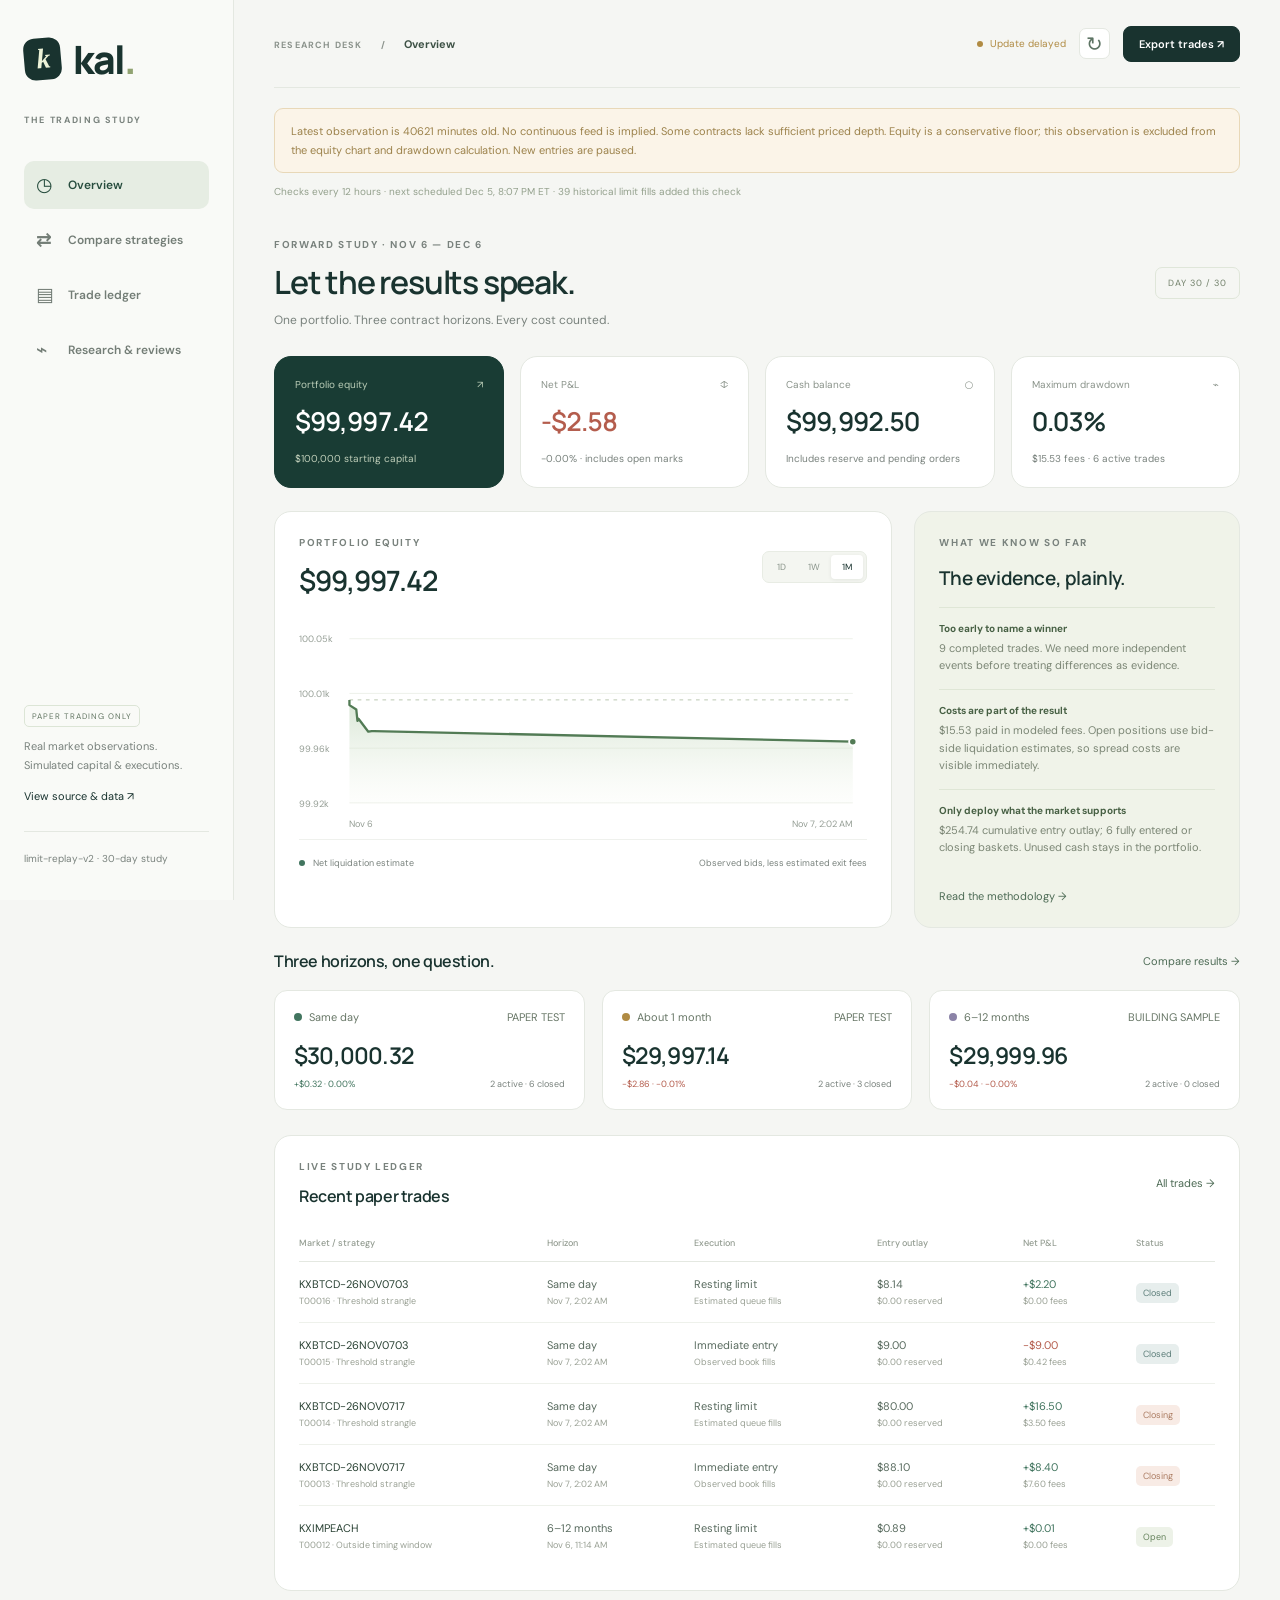
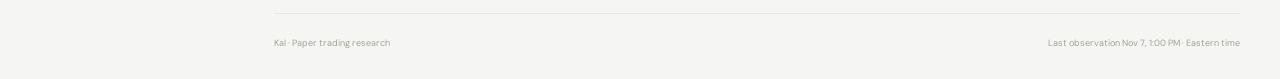
==== commit a4f0582f: "Add prospective profit-taking experiments and paired quant diagnostics" ====
--- a/docs/index.html
+++ b/docs/index.html
@@ -1,6 +1,6 @@
 <!doctype html>
 <html lang="en"><head><meta charset="utf-8"><meta name="viewport" content="width=device-width,initial-scale=1,viewport-fit=cover"><meta name="theme-color" content="#152d2a"><meta name="description" content="Kal · A forward paper-trading study. Compare contract horizons, execution and net results."><link rel="manifest" href="manifest.webmanifest"><link rel="icon" href="assets/icon.svg" type="image/svg+xml"><link rel="stylesheet" href="assets/style.css"><title>Kal — The trading study</title></head>
-<body><div class="shell"><aside><a href="#overview" class="brand"><span class="brand-icon">k</span><span>kal<span class="brand-dot">.</span></span></a><p class="eyebrow">THE TRADING STUDY</p><nav aria-label="Main navigation"><button class="nav active" data-page="overview"><span>◷</span> Overview</button><button class="nav" data-page="compare"><span>⇄</span> Compare horizons</button><button class="nav" data-page="ledger"><span>▤</span> Trade ledger</button><button class="nav" data-page="research"><span>⌁</span> Research & reviews</button></nav><div class="sidebar-bottom"><span class="paper-label">PAPER TRADING ONLY</span><p>Real market observations.<br>Simulated capital & executions.</p><a href="https://github.com/asre1212/kal" target="_blank" rel="noopener">View source & data ↗</a><small id="rule-version">Loading study version</small></div></aside><main><header><div class="breadcrumb">RESEARCH DESK <span>/</span> <span id="page-name">Overview</span></div><div class="header-actions"><span class="status" id="health">Loading data</span><button id="refresh" class="icon-button" aria-label="Refresh data">↻</button><button class="button export" id="export">Export trades ↗</button></div></header><div id="notice" class="notice" hidden></div><p class="small-note" id="cadence-status"></p><section class="page active" id="overview"><div class="page-heading"><div><p class="eyebrow" id="study-date">FORWARD STUDY · LOADING</p><h1>Let the results speak.</h1><p class="subheading">One portfolio. Three contract horizons. Every cost counted.</p></div><span class="study-chip" id="study-day">DAY — / 30</span></div><div class="metrics" id="metrics"></div><div class="main-grid"><article class="panel equity-panel"><div class="panel-title"><div><p class="eyebrow">PORTFOLIO EQUITY</p><h2 id="chart-equity">$100,000.00</h2></div><div class="segmented" id="chart-period" aria-label="Chart period"><button data-period="1">1D</button><button data-period="7">1W</button><button data-period="30" class="selected">1M</button></div></div><div id="equity-chart" class="chart"></div><div class="chart-footer"><span><i class="legend-dot"></i> Net liquidation estimate</span><span id="chart-caption">Observed bids, less estimated exit fees</span></div></article><article class="panel takeaways"><p class="eyebrow">WHAT WE KNOW SO FAR</p><h2>The evidence, plainly.</h2><div id="insights"></div><a href="#research" class="text-link" data-nav="research">Read the methodology →</a></article></div><div class="section-title"><h2>Three horizons, one question.</h2><button class="text-link" data-nav="compare">Compare results →</button></div><div class="horizon-cards" id="horizon-cards"></div><article class="panel recent-panel"><div class="section-title"><div><p class="eyebrow">LIVE STUDY LEDGER</p><h2>Recent paper trades</h2></div><button class="text-link" data-nav="ledger">All trades →</button></div><div class="table-wrap" id="recent-trades"></div></article></section>
-<section class="page" id="compare"><div class="page-heading"><div><p class="eyebrow">EXPIRATION & EXECUTION</p><h1>What earns its place?</h1><p class="subheading">Compare net outcomes, participation and the cost of getting filled.</p></div></div><div class="comparison-note"><strong>Contract horizon ≠ holding period.</strong> These are contracts with deadlines today (Eastern time), in 21–45 days, or in 180–366 days at entry. Trades target an early exit. Different underlying markets and holding periods can affect the comparison.</div><div class="horizon-cards" id="compare-cards"></div><article class="panel"><div class="section-title"><h2>Return by horizon</h2><span class="muted">Equal $30,000 allocations · $10,000 reserve</span></div><div id="horizon-chart" class="bar-chart"></div></article><article class="panel"><div class="section-title"><h2>Execution scorecard</h2><span class="muted">$15,000 allocated to each sleeve</span></div><div id="scorecard" class="table-wrap"></div></article><article class="panel"><div class="section-title"><h2>What each test can tell us</h2></div><div class="table-wrap"><table><thead><tr><th>Contract horizon</th><th>Potential advantage</th><th>Main challenge</th><th>Baseline time exit</th></tr></thead><tbody><tr><td>Same day</td><td>Many observations; fast repricing</td><td>Rapid losses, spread costs, missed intraday moves</td><td>2 hours or 30 min before close</td></tr><tr><td>About 1 month</td><td>More time for a repricing catalyst</td><td>Can stay quiet; capital may sit idle</td><td>72 hours</td></tr><tr><td>6–12 months</td><td>More opportunities for news to change expectations</td><td>Wider spreads, fewer independent events, capital tied up</td><td>7 days</td></tr></tbody></table></div></article></section>
+<body><div class="shell"><aside><a href="#overview" class="brand"><span class="brand-icon">k</span><span>kal<span class="brand-dot">.</span></span></a><p class="eyebrow">THE TRADING STUDY</p><nav aria-label="Main navigation"><button class="nav active" data-page="overview"><span>◷</span> Overview</button><button class="nav" data-page="compare"><span>⇄</span> Compare strategies</button><button class="nav" data-page="ledger"><span>▤</span> Trade ledger</button><button class="nav" data-page="research"><span>⌁</span> Research & reviews</button></nav><div class="sidebar-bottom"><span class="paper-label">PAPER TRADING ONLY</span><p>Real market observations.<br>Simulated capital & executions.</p><a href="https://github.com/asre1212/kal" target="_blank" rel="noopener">View source & data ↗</a><small id="rule-version">Loading study version</small></div></aside><main><header><div class="breadcrumb">RESEARCH DESK <span>/</span> <span id="page-name">Overview</span></div><div class="header-actions"><span class="status" id="health">Loading data</span><button id="refresh" class="icon-button" aria-label="Refresh data">↻</button><button class="button export" id="export">Export trades ↗</button></div></header><div id="notice" class="notice" hidden></div><p class="small-note" id="cadence-status"></p><section class="page active" id="overview"><div class="page-heading"><div><p class="eyebrow" id="study-date">FORWARD STUDY · LOADING</p><h1>Let the results speak.</h1><p class="subheading">One portfolio. Three contract horizons. Every cost counted.</p></div><span class="study-chip" id="study-day">DAY — / 30</span></div><div class="metrics" id="metrics"></div><div class="main-grid"><article class="panel equity-panel"><div class="panel-title"><div><p class="eyebrow">PORTFOLIO EQUITY</p><h2 id="chart-equity">$100,000.00</h2></div><div class="segmented" id="chart-period" aria-label="Chart period"><button data-period="1">1D</button><button data-period="7">1W</button><button data-period="30" class="selected">1M</button></div></div><div id="equity-chart" class="chart"></div><div class="chart-footer"><span><i class="legend-dot"></i> Net liquidation estimate</span><span id="chart-caption">Observed bids, less estimated exit fees</span></div></article><article class="panel takeaways"><p class="eyebrow">WHAT WE KNOW SO FAR</p><h2>The evidence, plainly.</h2><div id="insights"></div><a href="#research" class="text-link" data-nav="research">Read the methodology →</a></article></div><div class="section-title"><h2>Three horizons, one question.</h2><button class="text-link" data-nav="compare">Compare results →</button></div><div class="horizon-cards" id="horizon-cards"></div><article class="panel recent-panel"><div class="section-title"><div><p class="eyebrow">LIVE STUDY LEDGER</p><h2>Recent paper trades</h2></div><button class="text-link" data-nav="ledger">All trades →</button></div><div class="table-wrap" id="recent-trades"></div></article></section>
+<section class="page" id="compare"><div class="page-heading"><div><p class="eyebrow">EXPIRATION & EXECUTION</p><h1>What earns its place?</h1><p class="subheading">Compare net outcomes, participation and the cost of getting filled.</p></div></div><div class="comparison-note"><strong>Contract horizon ≠ holding period.</strong> These are contracts with deadlines today (Eastern time), in 21–45 days, or in 180–366 days at entry. Trades target an early exit. Different underlying markets and holding periods can affect the comparison.</div><article class="panel" id="profit-target-panel"><div class="section-title"><div><p class="eyebrow">MATCHED ENTRY · DIFFERENT EXITS</p><h2>When should we take the profit?</h2></div><span class="paper-label">SEPARATE SIMULATIONS</span></div><p class="small-note">Test +5%, +10%, +15%, +25%, or half at +10% and half at +25%. Targets are net of modeled fees on the full basket cost. These alternatives reuse the same entries; their results are not added to the $100,000 portfolio.</p><div class="filters"><select id="profit-horizon" aria-label="Profit target contract horizon"><option value="all">All contract horizons</option><option value="day">Same day</option><option value="month">About 1 month</option><option value="long">6–12 months</option></select><select id="profit-mode" aria-label="Profit target entry execution"><option value="all">Both entry methods</option><option value="maker">Resting entry</option><option value="taker">Immediate entry</option></select><button class="button" id="export-profit">Export exit comparisons ↓</button></div><p id="profit-status" class="comparison-note">Waiting for the next published observation.</p><div id="profit-chart" class="bar-chart"></div><div class="table-wrap" id="profit-scorecard"></div><details><summary>Statistical evidence & stress tests</summary><div id="profit-statistics" class="table-wrap"></div><p id="profit-method" class="small-note"></p></details><details><summary>Simulated exits & unresolved positions</summary><div id="profit-trades" class="table-wrap"></div></details><p class="small-note">Early exits remain the plan: 2h / 72h / 7 days maximum intended holds, or 30 minutes before close. Limits can replay between checks; time exits require an observed book. Failed early exits and settlement fallbacks are counted. For a two-leg basket, each winning-leg limit must recover the whole tranche cost plus profit; unsold legs remain exposed until an observed exit. A 50/50 split rounds the first half down to whole contracts. Entries below two contracts per leg are excluded.</p></article><div class="horizon-cards" id="compare-cards"></div><article class="panel"><div class="section-title"><h2>Return by horizon</h2><span class="muted">Equal $30,000 allocations · $10,000 reserve</span></div><div id="horizon-chart" class="bar-chart"></div></article><article class="panel"><div class="section-title"><h2>Execution scorecard</h2><span class="muted">$15,000 allocated to each sleeve</span></div><div id="scorecard" class="table-wrap"></div></article><article class="panel"><div class="section-title"><h2>What each test can tell us</h2></div><div class="table-wrap"><table><thead><tr><th>Contract horizon</th><th>Potential advantage</th><th>Main challenge</th><th>Baseline time exit</th></tr></thead><tbody><tr><td>Same day</td><td>Many observations; fast repricing</td><td>Rapid losses, spread costs, missed intraday moves</td><td>2 hours or 30 min before close</td></tr><tr><td>About 1 month</td><td>More time for a repricing catalyst</td><td>Can stay quiet; capital may sit idle</td><td>72 hours</td></tr><tr><td>6–12 months</td><td>More opportunities for news to change expectations</td><td>Wider spreads, fewer independent events, capital tied up</td><td>7 days</td></tr></tbody></table></div></article></section>
 <section class="page" id="ledger"><div class="page-heading"><div><p class="eyebrow">EVERY ORDER HAS A RECORD</p><h1>The paper trail.</h1><p class="subheading">Entries, exits, fees and the reason behind each decision.</p></div><button class="button" id="download-json">Download full ledger ↓</button></div><div class="filters"><label class="search-label">⌕ <input id="search" placeholder="Search market, ticker or trade ID" aria-label="Search trades"></label><select id="horizon-filter" aria-label="Filter horizon"><option value="all">All horizons</option><option value="day">Same day</option><option value="month">About 1 month</option><option value="long">6–12 months</option></select><select id="status-filter" aria-label="Filter status"><option value="all">All statuses</option><option value="open">Open</option><option value="entering">Pending entry</option><option value="closing">Closing</option><option value="closed">Closed</option><option value="cancelled">Unfilled / cancelled</option></select><select id="mode-filter" aria-label="Filter execution"><option value="all">Both executions</option><option value="maker">Resting limits</option><option value="taker">Immediate execution</option></select></div><article class="panel ledger-panel"><div class="section-title"><span id="trade-count" class="muted"></span><span class="paper-label">SIMULATED FILLS</span></div><div id="all-trades" class="table-wrap"></div></article></section>
-<section class="page" id="research"><div class="page-heading"><div><p class="eyebrow">LEARN · DECIDE · DOCUMENT</p><h1>A study, not a promise.</h1><p class="subheading">Comprehensive reviews every two weeks. Changes stay visible.</p></div></div><div class="review-banner"><div><p class="eyebrow">NEXT COMPREHENSIVE REVIEW</p><h2 id="next-review">November 20, 2026</h2><p>Keep, pause or adjust strategies based on net results and evidence.</p></div><span class="review-icon">↗</span></div><div id="reviews"></div><article class="panel"><p class="eyebrow">STATISTICAL EVIDENCE</p><h2>Returns need a large enough sample.</h2><div class="table-wrap" id="diagnostics"></div></article><div class="research-grid"><article class="panel"><p class="eyebrow">PORTFOLIO RULES</p><h2>Risk comes first.</h2><ul class="rules-list"><li><span>Total virtual capital</span><strong>$100,000</strong></li><li><span>Maximum complete trade cost</span><strong>$2,000 incl. entry fees</strong></li><li><span>Reserve</span><strong>$10,000</strong></li><li><span>Maximum exposure per sleeve</span><strong>$6,000</strong></li><li><span>Maximum per event across sleeves</span><strong>$4,000</strong></li><li><span>Pause new entries at drawdown</span><strong>7.5%</strong></li></ul><p class="small-note">Historical replay applies to resting limits. Time exits, loss triggers and immediate orders require an observed book; delays are shown. A 12-hour check cannot enforce a two-hour exit in real time. Partial entries and illiquid residuals remain visible.</p></article><article class="panel"><p class="eyebrow">FILL & FEE MODEL</p><h2>No imaginary liquidity.</h2><ul class="readable-list"><li>Immediate entries use observed asks and at most 5% of displayed top-level size.</li><li>Resting orders use subsequent trades at or through the limit, capped at 5% of qualifying volume. A touch is an estimate, never proof of a queue fill.</li><li>Buy fills must precede contingent sells. Expired orders, same-timestamp buy/sell ambiguity and candle highs/lows alone never create a fill. Exact queue priority and market impact remain unknown.</li><li>Quotes follow the collection cadence shown above, with a two-day assessment for an 8-hour fallback. Intervening limit fills are replayed in timestamp order; incomplete history is retried.</li><li>Positions are valued at available bid depth, less estimated exit fees; unpriced size is conservatively valued at zero.</li></ul></article><article class="panel wide"><p class="eyebrow">THE 50/50 QUESTION</p><h2>Longer expiration does not create a strangle.</h2><p>YES + NO on the same contract cancel each other. For different deadlines, YES on an earlier date + NO on a later date is an <strong>outside timing-window</strong> trade.</p><div class="table-wrap"><table><thead><tr><th>Screenshot example: 43¢ YES before Aug + 35¢ NO before Jan</th><th>Pair payout</th><th>Gross result</th></tr></thead><tbody><tr><td>Event happens before August</td><td>$1.00</td><td class="positive">+$0.22</td></tr><tr><td>Event happens August–December</td><td>$0.00</td><td class="negative">−$0.78</td></tr><tr><td>No event before January</td><td>$1.00</td><td class="positive">+$0.22</td></tr></tbody></table></div><p class="small-note">Before expiry, the pair rises when the probability of the middle timing window falls. An equal probability rise on both dates cancels out. Illustration from your screenshot, not a recorded trade or current offer. January 2028 is outside the initial 6–12-month cohort. Current tests select only deadlines in the configured horizon.</p></article><article class="panel"><p class="eyebrow">REVIEW STANDARD</p><h2>Separate signal from noise.</h2><ul class="readable-list"><li>Review realized and unrealized P&L, net expectancy, drawdown, fee drag and holding time.</li><li>Show Wilson intervals for win rates; use an event-cluster bootstrap for return uncertainty when the sample supports it.</li><li>Check data gaps, market concentration, adverse selection and failed exits.</li><li>Keep baseline results separate from revised rules. Never erase losing trades or backfill hypothetical winners.</li><li>No Kelly sizing without a calibrated out-of-sample probability model; no leverage or real orders.</li></ul></article><article class="panel"><p class="eyebrow">PRIMARY REFERENCES</p><h2>Inspectable by design.</h2><div class="source-links"><a href="https://docs.kalshi.com/getting_started/quick_start_market_data" target="_blank" rel="noopener">Kalshi public market data ↗</a><a href="https://docs.kalshi.com/getting_started/fee_rounding" target="_blank" rel="noopener">Fee rounding and precision ↗</a><a href="https://kalshi.com/docs/kalshi-fee-schedule.pdf" target="_blank" rel="noopener">Current fee schedule ↗</a><a href="https://docs.kalshi.com/api-reference/market/get-trades" target="_blank" rel="noopener">Trade prints and timestamps ↗</a><a href="https://github.com/asre1212/kal/actions" target="_blank" rel="noopener">Collector runs & deployment status ↗</a><a href="https://github.com/asre1212/kal/tree/main/data" target="_blank" rel="noopener">Raw observations & complete ledger ↗</a></div></article></div></section><footer><span>Kal · Paper trading research</span><span id="updated-at">Waiting for first observation</span></footer></main></div><dialog id="trade-dialog"><button class="close-dialog" aria-label="Close trade details">×</button><div id="trade-detail"></div></dialog><script src="assets/app.js?v=limit-replay-v2" defer></script></body></html>
+<section class="page" id="research"><div class="page-heading"><div><p class="eyebrow">LEARN · DECIDE · DOCUMENT</p><h1>A study, not a promise.</h1><p class="subheading">Comprehensive reviews every two weeks. Changes stay visible.</p></div></div><div class="review-banner"><div><p class="eyebrow">NEXT COMPREHENSIVE REVIEW</p><h2 id="next-review">November 20, 2026</h2><p>Keep, pause or adjust strategies based on net results and evidence.</p></div><span class="review-icon">↗</span></div><div id="reviews"></div><article class="panel"><p class="eyebrow">STATISTICAL EVIDENCE</p><h2>Returns need a large enough sample.</h2><div class="table-wrap" id="diagnostics"></div></article><div class="research-grid"><article class="panel"><p class="eyebrow">PORTFOLIO RULES</p><h2>Risk comes first.</h2><ul class="rules-list"><li><span>Total virtual capital</span><strong>$100,000</strong></li><li><span>Maximum complete trade cost</span><strong>$2,000 incl. entry fees</strong></li><li><span>Reserve</span><strong>$10,000</strong></li><li><span>Maximum exposure per sleeve</span><strong>$6,000</strong></li><li><span>Maximum per event across sleeves</span><strong>$4,000</strong></li><li><span>Pause new entries at drawdown</span><strong>7.5%</strong></li></ul><p class="small-note">Historical replay applies to resting limits. Time exits, loss triggers and immediate orders require an observed book; delays are shown. A 12-hour check cannot enforce a two-hour exit in real time. Partial entries and illiquid residuals remain visible.</p></article><article class="panel"><p class="eyebrow">FILL & FEE MODEL</p><h2>No imaginary liquidity.</h2><ul class="readable-list"><li>Immediate entries use observed asks and at most 5% of displayed top-level size.</li><li>Resting orders use subsequent trades at or through the limit, capped at 5% of qualifying volume. A touch is an estimate, never proof of a queue fill.</li><li>Buy fills must precede contingent sells. Expired orders, same-timestamp buy/sell ambiguity and candle highs/lows alone never create a fill. Exact queue priority and market impact remain unknown.</li><li>Quotes follow the collection cadence shown above, with a two-day assessment for an 8-hour fallback. Intervening limit fills are replayed in timestamp order; incomplete history is retried.</li><li>Positions are valued at available bid depth, less estimated exit fees; unpriced size is conservatively valued at zero.</li></ul></article><article class="panel wide"><p class="eyebrow">THE 50/50 QUESTION</p><h2>Longer expiration does not create a strangle.</h2><p>YES + NO on the same contract cancel each other. For different deadlines, YES on an earlier date + NO on a later date is an <strong>outside timing-window</strong> trade.</p><div class="table-wrap"><table><thead><tr><th>Screenshot example: 43¢ YES before Aug + 35¢ NO before Jan</th><th>Pair payout</th><th>Gross result</th></tr></thead><tbody><tr><td>Event happens before August</td><td>$1.00</td><td class="positive">+$0.22</td></tr><tr><td>Event happens August–December</td><td>$0.00</td><td class="negative">−$0.78</td></tr><tr><td>No event before January</td><td>$1.00</td><td class="positive">+$0.22</td></tr></tbody></table></div><p class="small-note">Before expiry, the pair rises when the probability of the middle timing window falls. An equal probability rise on both dates cancels out. Illustration from your screenshot, not a recorded trade or current offer. January 2028 is outside the initial 6–12-month cohort. Current tests select only deadlines in the configured horizon.</p></article><article class="panel"><p class="eyebrow">REVIEW STANDARD</p><h2>Separate signal from noise.</h2><ul class="readable-list"><li>Review realized and unrealized P&L, net expectancy, drawdown, fee drag and holding time.</li><li>Show Wilson intervals for win rates; use an event-cluster bootstrap for return uncertainty when the sample supports it.</li><li>Check data gaps, market concentration, adverse selection and failed exits.</li><li>Keep baseline results separate from revised rules. Never erase losing trades or backfill hypothetical winners.</li><li>No Kelly sizing without a calibrated out-of-sample probability model; no leverage or real orders.</li></ul></article><article class="panel"><p class="eyebrow">PRIMARY REFERENCES</p><h2>Inspectable by design.</h2><div class="source-links"><a href="https://docs.kalshi.com/getting_started/quick_start_market_data" target="_blank" rel="noopener">Kalshi public market data ↗</a><a href="https://docs.kalshi.com/getting_started/fee_rounding" target="_blank" rel="noopener">Fee rounding and precision ↗</a><a href="https://kalshi.com/docs/kalshi-fee-schedule.pdf" target="_blank" rel="noopener">Current fee schedule ↗</a><a href="https://docs.kalshi.com/api-reference/market/get-trades" target="_blank" rel="noopener">Trade prints and timestamps ↗</a><a href="https://github.com/asre1212/kal/actions" target="_blank" rel="noopener">Collector runs & deployment status ↗</a><a href="https://github.com/asre1212/kal/tree/main/data" target="_blank" rel="noopener">Raw observations & complete ledger ↗</a></div></article></div></section><footer><span>Kal · Paper trading research</span><span id="updated-at">Waiting for first observation</span></footer></main></div><dialog id="trade-dialog"><button class="close-dialog" aria-label="Close trade details">×</button><div id="trade-detail"></div></dialog><script src="assets/app.js?v=profit-targets-v1" defer></script></body></html>
--- a/docs/assets/style.css
+++ b/docs/assets/style.css
@@ -4,3 +4,4 @@
 @media(max-width:1150px){aside{width:195px;padding:26px 16px}main{margin-left:195px;width:calc(100% - 195px);padding:0 25px}.main-grid{grid-template-columns:minmax(0,1.7fr) minmax(240px,1fr)}.metric{padding:17px 15px}.metric .value{font-size:22px}.chart-footer{font-size:8px}.chart-caption{display:none}}
 @media(max-width:900px){aside{width:170px;padding:24px 13px}main{margin-left:170px;width:calc(100% - 170px);padding:0 20px}.nav{font-size:10px;padding:12px 9px;gap:7px}.main-grid{grid-template-columns:1fr}.metrics{grid-template-columns:1fr 1fr}.takeaways{display:none}.horizon-cards{gap:9px}.horizon-card{padding:15px 12px}.horizon-card .amount{font-size:20px}.header-actions .export{display:none}.research-grid{grid-template-columns:1fr}.page-heading h1{font-size:28px}.study-chip{font-size:8px}.bar-row{grid-template-columns:100px 1fr 65px}}
 @media(max-width:600px){aside{position:sticky;top:0;z-index:5;width:100%;height:auto;padding:12px 17px 0;display:block;border-right:0;border-bottom:1px solid var(--line)}.shell{display:block}.brand{font-size:27px;gap:8px}.brand-icon{width:27px;height:29px;font-size:21px;border-radius:7px}aside>.eyebrow,.sidebar-bottom{display:none}nav{display:flex;gap:0;justify-content:space-between;margin-top:12px}.nav{padding:10px 9px;font-size:9px;gap:4px;border-radius:6px 6px 0 0}.nav span{display:none}main{margin-left:0;width:100%;padding:0 17px}header{height:55px}.breadcrumb{font-size:8px}.breadcrumb span{margin-left:7px}.header-actions{gap:8px}.status{font-size:9px}.page-heading{margin:25px 0 23px;align-items:flex-start}.page-heading h1{font-size:26px}.eyebrow{font-size:8px;letter-spacing:1.3px}.subheading{font-size:10px;line-height:1.6;max-width:270px}.study-chip{padding:6px 8px;font-size:7px;margin-top:4px}.metrics{gap:10px}.metric{padding:16px 14px;border-radius:12px}.metric .value{font-size:23px}.metric .label{font-size:9px}.metric small{font-size:9px}.panel{padding:20px 16px;border-radius:13px}.panel h2,.section-title h2{font-size:15px}.panel-title h2{font-size:25px}.chart{height:210px}.chart-footer{font-size:8px}.chart-footer span:last-child{max-width:140px;text-align:right}.section-title{align-items:flex-start}.section-title .muted{font-size:9px;max-width:145px;text-align:right}.horizon-cards{gap:8px}.horizon-card{padding:14px 10px}.horizon-card .top{font-size:9px;display:block}.horizon-card .amount{font-size:17px;letter-spacing:-.5px}.horizon-card .bottom{font-size:8px;display:block;line-height:1.8}.horizon-card .pending{display:inline-block;font-size:7px;margin-top:6px}.horizon-card .dot{width:5px;height:5px;margin-right:4px}.horizon-card .top>span:last-child:not(:first-child){display:none}.text-link{font-size:10px}.comparison-note{font-size:10px}.filters{gap:7px}.search-label{flex-basis:100%}.filters select{padding:9px 7px;font-size:9px;flex:1;min-width:0}#ledger .page-heading{display:block}#download-json{margin-top:15px}.review-banner{padding:21px}.review-banner h2{font-size:22px}.review-banner p:last-child{font-size:10px;line-height:1.5}.review-icon{font-size:36px}.bar-row{grid-template-columns:87px 1fr 65px;gap:10px;font-size:10px}.bar-chart{padding:0}.detail-grid{grid-template-columns:1fr 1fr}dialog{padding:22px 16px}footer{font-size:8px;line-height:1.6}#page-name{display:none}}
+#profit-target-panel details{border-top:1px solid var(--line);margin-top:18px;padding-top:15px}#profit-target-panel summary{cursor:pointer;font-size:12px;font-weight:600;margin-bottom:12px}#profit-target-panel .bar-row{grid-template-columns:145px 1fr 85px}#profit-target-panel .bar-fill{min-width:0}@media(max-width:600px){nav{overflow-x:auto}.nav{white-space:nowrap;flex-shrink:0}#profit-target-panel .bar-row{grid-template-columns:118px 1fr 70px;font-size:9px}#profit-target-panel .section-title{flex-wrap:wrap}}
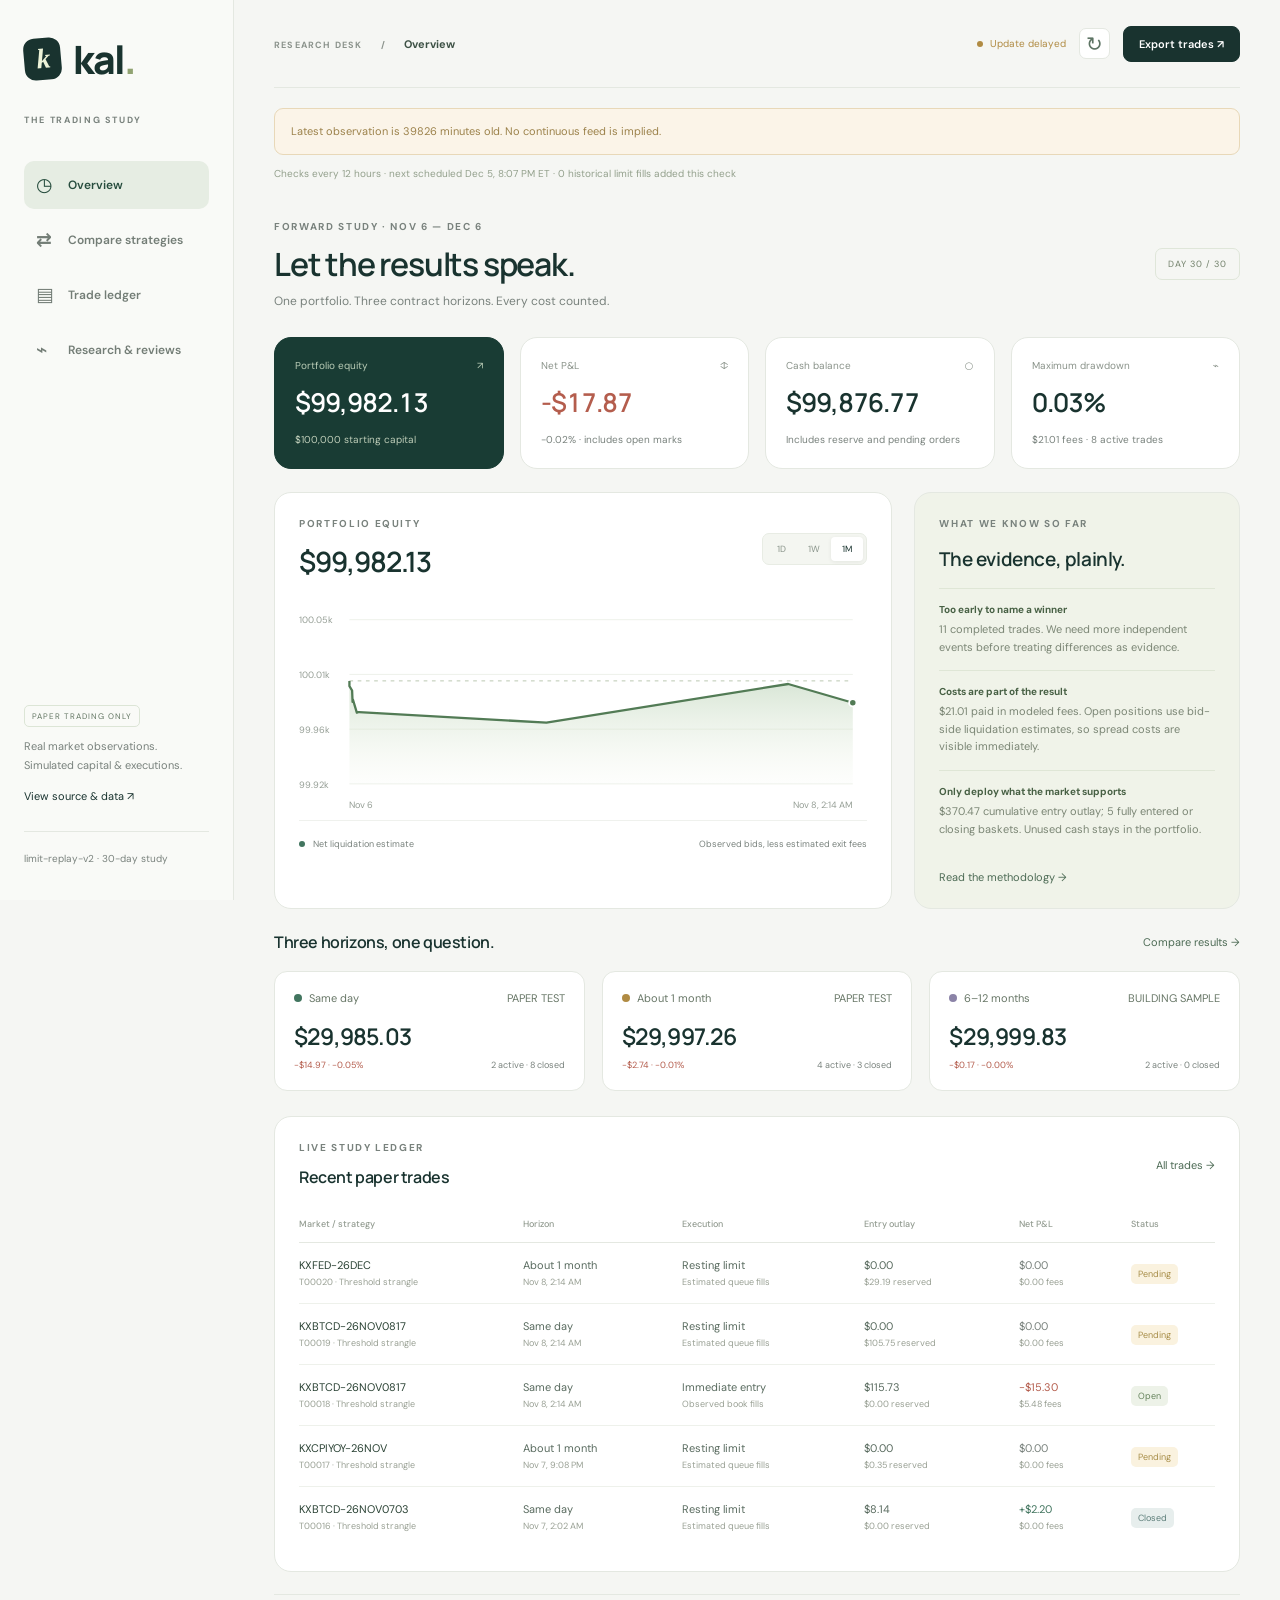
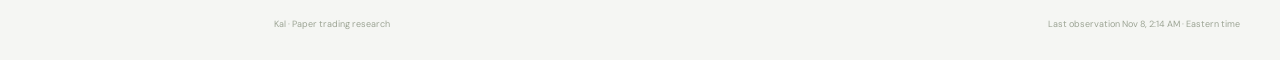
==== commit 44bc6aa9: "Reduce paper-study checks to eight hours after cadence audit" ====
--- a/docs/index.html
+++ b/docs/index.html
@@ -3,4 +3,4 @@
 <body><div class="shell"><aside><a href="#overview" class="brand"><span class="brand-icon">k</span><span>kal<span class="brand-dot">.</span></span></a><p class="eyebrow">THE TRADING STUDY</p><nav aria-label="Main navigation"><button class="nav active" data-page="overview"><span>◷</span> Overview</button><button class="nav" data-page="compare"><span>⇄</span> Compare strategies</button><button class="nav" data-page="ledger"><span>▤</span> Trade ledger</button><button class="nav" data-page="research"><span>⌁</span> Research & reviews</button></nav><div class="sidebar-bottom"><span class="paper-label">PAPER TRADING ONLY</span><p>Real market observations.<br>Simulated capital & executions.</p><a href="https://github.com/asre1212/kal" target="_blank" rel="noopener">View source & data ↗</a><small id="rule-version">Loading study version</small></div></aside><main><header><div class="breadcrumb">RESEARCH DESK <span>/</span> <span id="page-name">Overview</span></div><div class="header-actions"><span class="status" id="health">Loading data</span><button id="refresh" class="icon-button" aria-label="Refresh data">↻</button><button class="button export" id="export">Export trades ↗</button></div></header><div id="notice" class="notice" hidden></div><p class="small-note" id="cadence-status"></p><section class="page active" id="overview"><div class="page-heading"><div><p class="eyebrow" id="study-date">FORWARD STUDY · LOADING</p><h1>Let the results speak.</h1><p class="subheading">One portfolio. Three contract horizons. Every cost counted.</p></div><span class="study-chip" id="study-day">DAY — / 30</span></div><div class="metrics" id="metrics"></div><div class="main-grid"><article class="panel equity-panel"><div class="panel-title"><div><p class="eyebrow">PORTFOLIO EQUITY</p><h2 id="chart-equity">$100,000.00</h2></div><div class="segmented" id="chart-period" aria-label="Chart period"><button data-period="1">1D</button><button data-period="7">1W</button><button data-period="30" class="selected">1M</button></div></div><div id="equity-chart" class="chart"></div><div class="chart-footer"><span><i class="legend-dot"></i> Net liquidation estimate</span><span id="chart-caption">Observed bids, less estimated exit fees</span></div></article><article class="panel takeaways"><p class="eyebrow">WHAT WE KNOW SO FAR</p><h2>The evidence, plainly.</h2><div id="insights"></div><a href="#research" class="text-link" data-nav="research">Read the methodology →</a></article></div><div class="section-title"><h2>Three horizons, one question.</h2><button class="text-link" data-nav="compare">Compare results →</button></div><div class="horizon-cards" id="horizon-cards"></div><article class="panel recent-panel"><div class="section-title"><div><p class="eyebrow">LIVE STUDY LEDGER</p><h2>Recent paper trades</h2></div><button class="text-link" data-nav="ledger">All trades →</button></div><div class="table-wrap" id="recent-trades"></div></article></section>
 <section class="page" id="compare"><div class="page-heading"><div><p class="eyebrow">EXPIRATION & EXECUTION</p><h1>What earns its place?</h1><p class="subheading">Compare net outcomes, participation and the cost of getting filled.</p></div></div><div class="comparison-note"><strong>Contract horizon ≠ holding period.</strong> These are contracts with deadlines today (Eastern time), in 21–45 days, or in 180–366 days at entry. Trades target an early exit. Different underlying markets and holding periods can affect the comparison.</div><article class="panel" id="profit-target-panel"><div class="section-title"><div><p class="eyebrow">MATCHED ENTRY · DIFFERENT EXITS</p><h2>When should we take the profit?</h2></div><span class="paper-label">SEPARATE SIMULATIONS</span></div><p class="small-note">Test +5%, +10%, +15%, +25%, or half at +10% and half at +25%. Targets are net of modeled fees on the full basket cost. These alternatives reuse the same entries; their results are not added to the $100,000 portfolio.</p><div class="filters"><select id="profit-horizon" aria-label="Profit target contract horizon"><option value="all">All contract horizons</option><option value="day">Same day</option><option value="month">About 1 month</option><option value="long">6–12 months</option></select><select id="profit-mode" aria-label="Profit target entry execution"><option value="all">Both entry methods</option><option value="maker">Resting entry</option><option value="taker">Immediate entry</option></select><button class="button" id="export-profit">Export exit comparisons ↓</button></div><p id="profit-status" class="comparison-note">Waiting for the next published observation.</p><div id="profit-chart" class="bar-chart"></div><div class="table-wrap" id="profit-scorecard"></div><details><summary>Statistical evidence & stress tests</summary><div id="profit-statistics" class="table-wrap"></div><p id="profit-method" class="small-note"></p></details><details><summary>Simulated exits & unresolved positions</summary><div id="profit-trades" class="table-wrap"></div></details><p class="small-note">Early exits remain the plan: 2h / 72h / 7 days maximum intended holds, or 30 minutes before close. Limits can replay between checks; time exits require an observed book. Failed early exits and settlement fallbacks are counted. For a two-leg basket, each winning-leg limit must recover the whole tranche cost plus profit; unsold legs remain exposed until an observed exit. A 50/50 split rounds the first half down to whole contracts. Entries below two contracts per leg are excluded.</p></article><div class="horizon-cards" id="compare-cards"></div><article class="panel"><div class="section-title"><h2>Return by horizon</h2><span class="muted">Equal $30,000 allocations · $10,000 reserve</span></div><div id="horizon-chart" class="bar-chart"></div></article><article class="panel"><div class="section-title"><h2>Execution scorecard</h2><span class="muted">$15,000 allocated to each sleeve</span></div><div id="scorecard" class="table-wrap"></div></article><article class="panel"><div class="section-title"><h2>What each test can tell us</h2></div><div class="table-wrap"><table><thead><tr><th>Contract horizon</th><th>Potential advantage</th><th>Main challenge</th><th>Baseline time exit</th></tr></thead><tbody><tr><td>Same day</td><td>Many observations; fast repricing</td><td>Rapid losses, spread costs, missed intraday moves</td><td>2 hours or 30 min before close</td></tr><tr><td>About 1 month</td><td>More time for a repricing catalyst</td><td>Can stay quiet; capital may sit idle</td><td>72 hours</td></tr><tr><td>6–12 months</td><td>More opportunities for news to change expectations</td><td>Wider spreads, fewer independent events, capital tied up</td><td>7 days</td></tr></tbody></table></div></article></section>
 <section class="page" id="ledger"><div class="page-heading"><div><p class="eyebrow">EVERY ORDER HAS A RECORD</p><h1>The paper trail.</h1><p class="subheading">Entries, exits, fees and the reason behind each decision.</p></div><button class="button" id="download-json">Download full ledger ↓</button></div><div class="filters"><label class="search-label">⌕ <input id="search" placeholder="Search market, ticker or trade ID" aria-label="Search trades"></label><select id="horizon-filter" aria-label="Filter horizon"><option value="all">All horizons</option><option value="day">Same day</option><option value="month">About 1 month</option><option value="long">6–12 months</option></select><select id="status-filter" aria-label="Filter status"><option value="all">All statuses</option><option value="open">Open</option><option value="entering">Pending entry</option><option value="closing">Closing</option><option value="closed">Closed</option><option value="cancelled">Unfilled / cancelled</option></select><select id="mode-filter" aria-label="Filter execution"><option value="all">Both executions</option><option value="maker">Resting limits</option><option value="taker">Immediate execution</option></select></div><article class="panel ledger-panel"><div class="section-title"><span id="trade-count" class="muted"></span><span class="paper-label">SIMULATED FILLS</span></div><div id="all-trades" class="table-wrap"></div></article></section>
-<section class="page" id="research"><div class="page-heading"><div><p class="eyebrow">LEARN · DECIDE · DOCUMENT</p><h1>A study, not a promise.</h1><p class="subheading">Comprehensive reviews every two weeks. Changes stay visible.</p></div></div><div class="review-banner"><div><p class="eyebrow">NEXT COMPREHENSIVE REVIEW</p><h2 id="next-review">November 20, 2026</h2><p>Keep, pause or adjust strategies based on net results and evidence.</p></div><span class="review-icon">↗</span></div><div id="reviews"></div><article class="panel"><p class="eyebrow">STATISTICAL EVIDENCE</p><h2>Returns need a large enough sample.</h2><div class="table-wrap" id="diagnostics"></div></article><div class="research-grid"><article class="panel"><p class="eyebrow">PORTFOLIO RULES</p><h2>Risk comes first.</h2><ul class="rules-list"><li><span>Total virtual capital</span><strong>$100,000</strong></li><li><span>Maximum complete trade cost</span><strong>$2,000 incl. entry fees</strong></li><li><span>Reserve</span><strong>$10,000</strong></li><li><span>Maximum exposure per sleeve</span><strong>$6,000</strong></li><li><span>Maximum per event across sleeves</span><strong>$4,000</strong></li><li><span>Pause new entries at drawdown</span><strong>7.5%</strong></li></ul><p class="small-note">Historical replay applies to resting limits. Time exits, loss triggers and immediate orders require an observed book; delays are shown. A 12-hour check cannot enforce a two-hour exit in real time. Partial entries and illiquid residuals remain visible.</p></article><article class="panel"><p class="eyebrow">FILL & FEE MODEL</p><h2>No imaginary liquidity.</h2><ul class="readable-list"><li>Immediate entries use observed asks and at most 5% of displayed top-level size.</li><li>Resting orders use subsequent trades at or through the limit, capped at 5% of qualifying volume. A touch is an estimate, never proof of a queue fill.</li><li>Buy fills must precede contingent sells. Expired orders, same-timestamp buy/sell ambiguity and candle highs/lows alone never create a fill. Exact queue priority and market impact remain unknown.</li><li>Quotes follow the collection cadence shown above, with a two-day assessment for an 8-hour fallback. Intervening limit fills are replayed in timestamp order; incomplete history is retried.</li><li>Positions are valued at available bid depth, less estimated exit fees; unpriced size is conservatively valued at zero.</li></ul></article><article class="panel wide"><p class="eyebrow">THE 50/50 QUESTION</p><h2>Longer expiration does not create a strangle.</h2><p>YES + NO on the same contract cancel each other. For different deadlines, YES on an earlier date + NO on a later date is an <strong>outside timing-window</strong> trade.</p><div class="table-wrap"><table><thead><tr><th>Screenshot example: 43¢ YES before Aug + 35¢ NO before Jan</th><th>Pair payout</th><th>Gross result</th></tr></thead><tbody><tr><td>Event happens before August</td><td>$1.00</td><td class="positive">+$0.22</td></tr><tr><td>Event happens August–December</td><td>$0.00</td><td class="negative">−$0.78</td></tr><tr><td>No event before January</td><td>$1.00</td><td class="positive">+$0.22</td></tr></tbody></table></div><p class="small-note">Before expiry, the pair rises when the probability of the middle timing window falls. An equal probability rise on both dates cancels out. Illustration from your screenshot, not a recorded trade or current offer. January 2028 is outside the initial 6–12-month cohort. Current tests select only deadlines in the configured horizon.</p></article><article class="panel"><p class="eyebrow">REVIEW STANDARD</p><h2>Separate signal from noise.</h2><ul class="readable-list"><li>Review realized and unrealized P&L, net expectancy, drawdown, fee drag and holding time.</li><li>Show Wilson intervals for win rates; use an event-cluster bootstrap for return uncertainty when the sample supports it.</li><li>Check data gaps, market concentration, adverse selection and failed exits.</li><li>Keep baseline results separate from revised rules. Never erase losing trades or backfill hypothetical winners.</li><li>No Kelly sizing without a calibrated out-of-sample probability model; no leverage or real orders.</li></ul></article><article class="panel"><p class="eyebrow">PRIMARY REFERENCES</p><h2>Inspectable by design.</h2><div class="source-links"><a href="https://docs.kalshi.com/getting_started/quick_start_market_data" target="_blank" rel="noopener">Kalshi public market data ↗</a><a href="https://docs.kalshi.com/getting_started/fee_rounding" target="_blank" rel="noopener">Fee rounding and precision ↗</a><a href="https://kalshi.com/docs/kalshi-fee-schedule.pdf" target="_blank" rel="noopener">Current fee schedule ↗</a><a href="https://docs.kalshi.com/api-reference/market/get-trades" target="_blank" rel="noopener">Trade prints and timestamps ↗</a><a href="https://github.com/asre1212/kal/actions" target="_blank" rel="noopener">Collector runs & deployment status ↗</a><a href="https://github.com/asre1212/kal/tree/main/data" target="_blank" rel="noopener">Raw observations & complete ledger ↗</a></div></article></div></section><footer><span>Kal · Paper trading research</span><span id="updated-at">Waiting for first observation</span></footer></main></div><dialog id="trade-dialog"><button class="close-dialog" aria-label="Close trade details">×</button><div id="trade-detail"></div></dialog><script src="assets/app.js?v=profit-targets-v1" defer></script></body></html>
+<section class="page" id="research"><div class="page-heading"><div><p class="eyebrow">LEARN · DECIDE · DOCUMENT</p><h1>A study, not a promise.</h1><p class="subheading">Comprehensive reviews every two weeks. Changes stay visible.</p></div></div><div class="review-banner"><div><p class="eyebrow">NEXT COMPREHENSIVE REVIEW</p><h2 id="next-review">November 20, 2026</h2><p>Keep, pause or adjust strategies based on net results and evidence.</p></div><span class="review-icon">↗</span></div><div id="reviews"></div><article class="panel"><p class="eyebrow">STATISTICAL EVIDENCE</p><h2>Returns need a large enough sample.</h2><div class="table-wrap" id="diagnostics"></div></article><div class="research-grid"><article class="panel"><p class="eyebrow">PORTFOLIO RULES</p><h2>Risk comes first.</h2><ul class="rules-list"><li><span>Total virtual capital</span><strong>$100,000</strong></li><li><span>Maximum complete trade cost</span><strong>$2,000 incl. entry fees</strong></li><li><span>Reserve</span><strong>$10,000</strong></li><li><span>Maximum exposure per sleeve</span><strong>$6,000</strong></li><li><span>Maximum per event across sleeves</span><strong>$4,000</strong></li><li><span>Pause new entries at drawdown</span><strong>7.5%</strong></li></ul><p class="small-note">Historical replay applies to resting limits. Time exits, loss triggers and immediate orders require an observed book; delays are shown. An 8-hour check cannot enforce a two-hour exit in real time. Partial entries and illiquid residuals remain visible.</p></article><article class="panel"><p class="eyebrow">FILL & FEE MODEL</p><h2>No imaginary liquidity.</h2><ul class="readable-list"><li>Immediate entries use observed asks and at most 5% of displayed top-level size.</li><li>Resting orders use subsequent trades at or through the limit, capped at 5% of qualifying volume. A touch is an estimate, never proof of a queue fill.</li><li>Buy fills must precede contingent sells. Expired orders, same-timestamp buy/sell ambiguity and candle highs/lows alone never create a fill. Exact queue priority and market impact remain unknown.</li><li>Quotes follow the collection cadence shown above, now eight hours following the November 8 cadence review. Intervening limit fills are replayed in timestamp order; incomplete history is retried.</li><li>Positions are valued at available bid depth, less estimated exit fees; unpriced size is conservatively valued at zero.</li></ul></article><article class="panel wide"><p class="eyebrow">THE 50/50 QUESTION</p><h2>Longer expiration does not create a strangle.</h2><p>YES + NO on the same contract cancel each other. For different deadlines, YES on an earlier date + NO on a later date is an <strong>outside timing-window</strong> trade.</p><div class="table-wrap"><table><thead><tr><th>Screenshot example: 43¢ YES before Aug + 35¢ NO before Jan</th><th>Pair payout</th><th>Gross result</th></tr></thead><tbody><tr><td>Event happens before August</td><td>$1.00</td><td class="positive">+$0.22</td></tr><tr><td>Event happens August–December</td><td>$0.00</td><td class="negative">−$0.78</td></tr><tr><td>No event before January</td><td>$1.00</td><td class="positive">+$0.22</td></tr></tbody></table></div><p class="small-note">Before expiry, the pair rises when the probability of the middle timing window falls. An equal probability rise on both dates cancels out. Illustration from your screenshot, not a recorded trade or current offer. January 2028 is outside the initial 6–12-month cohort. Current tests select only deadlines in the configured horizon.</p></article><article class="panel"><p class="eyebrow">REVIEW STANDARD</p><h2>Separate signal from noise.</h2><ul class="readable-list"><li>Review realized and unrealized P&L, net expectancy, drawdown, fee drag and holding time.</li><li>Show Wilson intervals for win rates; use an event-cluster bootstrap for return uncertainty when the sample supports it.</li><li>Check data gaps, market concentration, adverse selection and failed exits.</li><li>Keep baseline results separate from revised rules. Never erase losing trades or backfill hypothetical winners.</li><li>No Kelly sizing without a calibrated out-of-sample probability model; no leverage or real orders.</li></ul></article><article class="panel"><p class="eyebrow">PRIMARY REFERENCES</p><h2>Inspectable by design.</h2><div class="source-links"><a href="https://docs.kalshi.com/getting_started/quick_start_market_data" target="_blank" rel="noopener">Kalshi public market data ↗</a><a href="https://docs.kalshi.com/getting_started/fee_rounding" target="_blank" rel="noopener">Fee rounding and precision ↗</a><a href="https://kalshi.com/docs/kalshi-fee-schedule.pdf" target="_blank" rel="noopener">Current fee schedule ↗</a><a href="https://docs.kalshi.com/api-reference/market/get-trades" target="_blank" rel="noopener">Trade prints and timestamps ↗</a><a href="https://github.com/asre1212/kal/actions" target="_blank" rel="noopener">Collector runs & deployment status ↗</a><a href="https://github.com/asre1212/kal/tree/main/data" target="_blank" rel="noopener">Raw observations & complete ledger ↗</a></div></article></div></section><footer><span>Kal · Paper trading research</span><span id="updated-at">Waiting for first observation</span></footer></main></div><dialog id="trade-dialog"><button class="close-dialog" aria-label="Close trade details">×</button><div id="trade-detail"></div></dialog><script src="assets/app.js?v=cadence-8h-v1" defer></script></body></html>
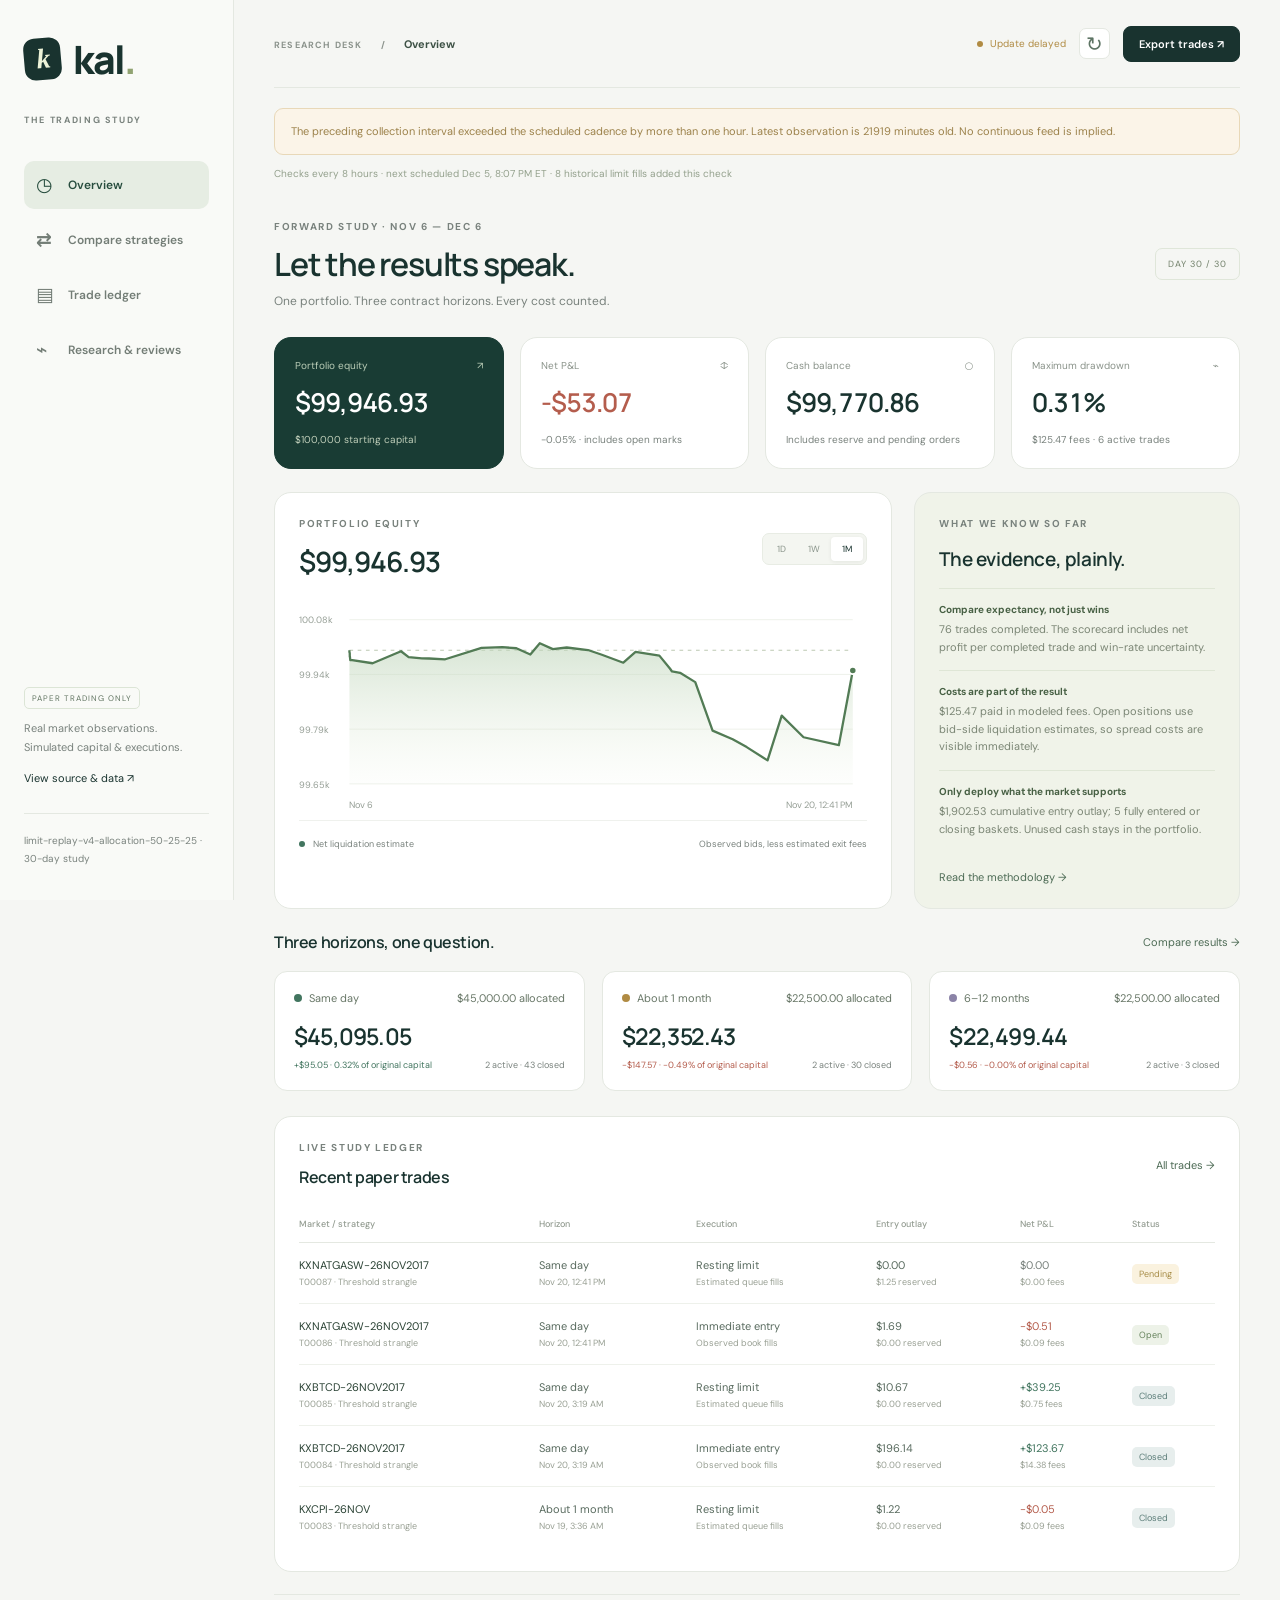
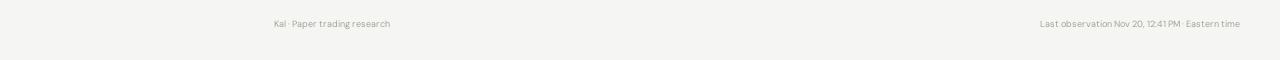
==== commit 46d1a364: "Review first two weeks; pause new intraday paper entries prospectively" ====
--- a/docs/index.html
+++ b/docs/index.html
@@ -3,4 +3,4 @@
 <body><div class="shell"><aside><a href="#overview" class="brand"><span class="brand-icon">k</span><span>kal<span class="brand-dot">.</span></span></a><p class="eyebrow">THE TRADING STUDY</p><nav aria-label="Main navigation"><button class="nav active" data-page="overview"><span>◷</span> Overview</button><button class="nav" data-page="compare"><span>⇄</span> Compare strategies</button><button class="nav" data-page="ledger"><span>▤</span> Trade ledger</button><button class="nav" data-page="research"><span>⌁</span> Research & reviews</button></nav><div class="sidebar-bottom"><span class="paper-label">PAPER TRADING ONLY</span><p>Real market observations.<br>Simulated capital & executions.</p><a href="https://github.com/asre1212/kal" target="_blank" rel="noopener">View source & data ↗</a><small id="rule-version">Loading study version</small></div></aside><main><header><div class="breadcrumb">RESEARCH DESK <span>/</span> <span id="page-name">Overview</span></div><div class="header-actions"><span class="status" id="health">Loading data</span><button id="refresh" class="icon-button" aria-label="Refresh data">↻</button><button class="button export" id="export">Export trades ↗</button></div></header><div id="notice" class="notice" hidden></div><p class="small-note" id="cadence-status"></p><section class="page active" id="overview"><div class="page-heading"><div><p class="eyebrow" id="study-date">FORWARD STUDY · LOADING</p><h1>Let the results speak.</h1><p class="subheading">One portfolio. Three contract horizons. Every cost counted.</p></div><span class="study-chip" id="study-day">DAY — / 30</span></div><div class="metrics" id="metrics"></div><div class="main-grid"><article class="panel equity-panel"><div class="panel-title"><div><p class="eyebrow">PORTFOLIO EQUITY</p><h2 id="chart-equity">$100,000.00</h2></div><div class="segmented" id="chart-period" aria-label="Chart period"><button data-period="1">1D</button><button data-period="7">1W</button><button data-period="30" class="selected">1M</button></div></div><div id="equity-chart" class="chart"></div><div class="chart-footer"><span><i class="legend-dot"></i> Net liquidation estimate</span><span id="chart-caption">Observed bids, less estimated exit fees</span></div></article><article class="panel takeaways"><p class="eyebrow">WHAT WE KNOW SO FAR</p><h2>The evidence, plainly.</h2><div id="insights"></div><a href="#research" class="text-link" data-nav="research">Read the methodology →</a></article></div><div class="section-title"><h2>Three horizons, one question.</h2><button class="text-link" data-nav="compare">Compare results →</button></div><div class="horizon-cards" id="horizon-cards"></div><article class="panel recent-panel"><div class="section-title"><div><p class="eyebrow">LIVE STUDY LEDGER</p><h2>Recent paper trades</h2></div><button class="text-link" data-nav="ledger">All trades →</button></div><div class="table-wrap" id="recent-trades"></div></article></section>
 <section class="page" id="compare"><div class="page-heading"><div><p class="eyebrow">EXPIRATION & EXECUTION</p><h1>What earns its place?</h1><p class="subheading">Compare net outcomes, participation and the cost of getting filled.</p></div></div><div class="comparison-note"><strong>Contract horizon ≠ holding period.</strong> These are contracts with deadlines today (Eastern time), in 21–45 days, or in 180–366 days at entry. Trades target an early exit. Different underlying markets and holding periods can affect the comparison.</div><article class="panel" id="profit-target-panel"><div class="section-title"><div><p class="eyebrow">MATCHED ENTRY · DIFFERENT EXITS</p><h2>When should we take the profit?</h2></div><span class="paper-label">SEPARATE SIMULATIONS</span></div><p class="small-note">Test +5%, +10%, +15%, +25%, or half at +10% and half at +25%. Targets are net of modeled fees on the full basket cost. These alternatives reuse the same entries; their results are not added to the $100,000 portfolio.</p><div class="filters"><select id="profit-horizon" aria-label="Profit target contract horizon"><option value="all">All contract horizons</option><option value="day">Same day</option><option value="month">About 1 month</option><option value="long">6–12 months</option></select><select id="profit-mode" aria-label="Profit target entry execution"><option value="all">Both entry methods</option><option value="maker">Resting entry</option><option value="taker">Immediate entry</option></select><button class="button" id="export-profit">Export exit comparisons ↓</button></div><p id="profit-status" class="comparison-note">Waiting for the next published observation.</p><div id="profit-chart" class="bar-chart"></div><div class="table-wrap" id="profit-scorecard"></div><details><summary>Statistical evidence & stress tests</summary><div id="profit-statistics" class="table-wrap"></div><p id="profit-method" class="small-note"></p></details><details><summary>Simulated exits & unresolved positions</summary><div id="profit-trades" class="table-wrap"></div></details><p class="small-note">Early exits remain the plan: 2h / 72h / 7 days maximum intended holds, or 30 minutes before close. Limits can replay between checks; time exits require an observed book. Failed early exits and settlement fallbacks are counted. For a two-leg basket, each winning-leg limit must recover the whole tranche cost plus profit; unsold legs remain exposed until an observed exit. A 50/50 split rounds the first half down to whole contracts. Entries below two contracts per leg are excluded.</p></article><div class="horizon-cards" id="compare-cards"></div><article class="panel"><div class="section-title"><h2>Return by horizon</h2><span class="muted">Equal $30,000 allocations · $10,000 reserve</span></div><div id="horizon-chart" class="bar-chart"></div></article><article class="panel"><div class="section-title"><h2>Execution scorecard</h2><span class="muted">$15,000 allocated to each sleeve</span></div><div id="scorecard" class="table-wrap"></div></article><article class="panel"><div class="section-title"><h2>What each test can tell us</h2></div><div class="table-wrap"><table><thead><tr><th>Contract horizon</th><th>Potential advantage</th><th>Main challenge</th><th>Baseline time exit</th></tr></thead><tbody><tr><td>Same day</td><td>Many observations; fast repricing</td><td>Rapid losses, spread costs, missed intraday moves</td><td>2 hours or 30 min before close</td></tr><tr><td>About 1 month</td><td>More time for a repricing catalyst</td><td>Can stay quiet; capital may sit idle</td><td>72 hours</td></tr><tr><td>6–12 months</td><td>More opportunities for news to change expectations</td><td>Wider spreads, fewer independent events, capital tied up</td><td>7 days</td></tr></tbody></table></div></article></section>
 <section class="page" id="ledger"><div class="page-heading"><div><p class="eyebrow">EVERY ORDER HAS A RECORD</p><h1>The paper trail.</h1><p class="subheading">Entries, exits, fees and the reason behind each decision.</p></div><button class="button" id="download-json">Download full ledger ↓</button></div><div class="filters"><label class="search-label">⌕ <input id="search" placeholder="Search market, ticker or trade ID" aria-label="Search trades"></label><select id="horizon-filter" aria-label="Filter horizon"><option value="all">All horizons</option><option value="day">Same day</option><option value="month">About 1 month</option><option value="long">6–12 months</option></select><select id="status-filter" aria-label="Filter status"><option value="all">All statuses</option><option value="open">Open</option><option value="entering">Pending entry</option><option value="closing">Closing</option><option value="closed">Closed</option><option value="cancelled">Unfilled / cancelled</option></select><select id="mode-filter" aria-label="Filter execution"><option value="all">Both executions</option><option value="maker">Resting limits</option><option value="taker">Immediate execution</option></select></div><article class="panel ledger-panel"><div class="section-title"><span id="trade-count" class="muted"></span><span class="paper-label">SIMULATED FILLS</span></div><div id="all-trades" class="table-wrap"></div></article></section>
-<section class="page" id="research"><div class="page-heading"><div><p class="eyebrow">LEARN · DECIDE · DOCUMENT</p><h1>A study, not a promise.</h1><p class="subheading">Comprehensive reviews every two weeks. Changes stay visible.</p></div></div><div class="review-banner"><div><p class="eyebrow">NEXT COMPREHENSIVE REVIEW</p><h2 id="next-review">November 20, 2026</h2><p>Keep, pause or adjust strategies based on net results and evidence.</p></div><span class="review-icon">↗</span></div><div id="reviews"></div><article class="panel"><p class="eyebrow">STATISTICAL EVIDENCE</p><h2>Returns need a large enough sample.</h2><div class="table-wrap" id="diagnostics"></div></article><div class="research-grid"><article class="panel"><p class="eyebrow">PORTFOLIO RULES</p><h2>Risk comes first.</h2><ul class="rules-list"><li><span>Total virtual capital</span><strong>$100,000</strong></li><li><span>Maximum complete trade cost</span><strong>$2,000 incl. entry fees</strong></li><li><span>Reserve</span><strong>$10,000</strong></li><li><span>Maximum exposure per sleeve</span><strong>$6,000</strong></li><li><span>Maximum per event across sleeves</span><strong>$4,000</strong></li><li><span>Pause new entries at drawdown</span><strong>7.5%</strong></li></ul><p class="small-note">Historical replay applies to resting limits. Time exits, loss triggers and immediate orders require an observed book; delays are shown. An 8-hour check cannot enforce a two-hour exit in real time. Partial entries and illiquid residuals remain visible.</p></article><article class="panel"><p class="eyebrow">FILL & FEE MODEL</p><h2>No imaginary liquidity.</h2><ul class="readable-list"><li>Immediate entries use observed asks and at most 5% of displayed top-level size.</li><li>Resting orders use subsequent trades at or through the limit, capped at 5% of qualifying volume. A touch is an estimate, never proof of a queue fill.</li><li>Buy fills must precede contingent sells. Expired orders, same-timestamp buy/sell ambiguity and candle highs/lows alone never create a fill. Exact queue priority and market impact remain unknown.</li><li>Quotes follow the collection cadence shown above, now eight hours following the November 8 cadence review. Intervening limit fills are replayed in timestamp order; incomplete history is retried.</li><li>Positions are valued at available bid depth, less estimated exit fees; unpriced size is conservatively valued at zero.</li></ul></article><article class="panel wide"><p class="eyebrow">THE 50/50 QUESTION</p><h2>Longer expiration does not create a strangle.</h2><p>YES + NO on the same contract cancel each other. For different deadlines, YES on an earlier date + NO on a later date is an <strong>outside timing-window</strong> trade.</p><div class="table-wrap"><table><thead><tr><th>Screenshot example: 43¢ YES before Aug + 35¢ NO before Jan</th><th>Pair payout</th><th>Gross result</th></tr></thead><tbody><tr><td>Event happens before August</td><td>$1.00</td><td class="positive">+$0.22</td></tr><tr><td>Event happens August–December</td><td>$0.00</td><td class="negative">−$0.78</td></tr><tr><td>No event before January</td><td>$1.00</td><td class="positive">+$0.22</td></tr></tbody></table></div><p class="small-note">Before expiry, the pair rises when the probability of the middle timing window falls. An equal probability rise on both dates cancels out. Illustration from your screenshot, not a recorded trade or current offer. January 2028 is outside the initial 6–12-month cohort. Current tests select only deadlines in the configured horizon.</p></article><article class="panel"><p class="eyebrow">REVIEW STANDARD</p><h2>Separate signal from noise.</h2><ul class="readable-list"><li>Review realized and unrealized P&L, net expectancy, drawdown, fee drag and holding time.</li><li>Show Wilson intervals for win rates; use an event-cluster bootstrap for return uncertainty when the sample supports it.</li><li>Check data gaps, market concentration, adverse selection and failed exits.</li><li>Keep baseline results separate from revised rules. Never erase losing trades or backfill hypothetical winners.</li><li>No Kelly sizing without a calibrated out-of-sample probability model; no leverage or real orders.</li></ul></article><article class="panel"><p class="eyebrow">PRIMARY REFERENCES</p><h2>Inspectable by design.</h2><div class="source-links"><a href="https://docs.kalshi.com/getting_started/quick_start_market_data" target="_blank" rel="noopener">Kalshi public market data ↗</a><a href="https://docs.kalshi.com/getting_started/fee_rounding" target="_blank" rel="noopener">Fee rounding and precision ↗</a><a href="https://kalshi.com/docs/kalshi-fee-schedule.pdf" target="_blank" rel="noopener">Current fee schedule ↗</a><a href="https://docs.kalshi.com/api-reference/market/get-trades" target="_blank" rel="noopener">Trade prints and timestamps ↗</a><a href="https://github.com/asre1212/kal/actions" target="_blank" rel="noopener">Collector runs & deployment status ↗</a><a href="https://github.com/asre1212/kal/tree/main/data" target="_blank" rel="noopener">Raw observations & complete ledger ↗</a></div></article></div></section><footer><span>Kal · Paper trading research</span><span id="updated-at">Waiting for first observation</span></footer></main></div><dialog id="trade-dialog"><button class="close-dialog" aria-label="Close trade details">×</button><div id="trade-detail"></div></dialog><script src="assets/app.js?v=cadence-8h-v1" defer></script></body></html>
+<section class="page" id="research"><div class="page-heading"><div><p class="eyebrow">LEARN · DECIDE · DOCUMENT</p><h1>A study, not a promise.</h1><p class="subheading">Comprehensive reviews every two weeks. Changes stay visible.</p></div></div><div class="review-banner"><div><p class="eyebrow">NEXT COMPREHENSIVE REVIEW</p><h2 id="next-review">November 20, 2026</h2><p>Keep, pause or adjust strategies based on net results and evidence.</p></div><span class="review-icon">↗</span></div><div id="reviews"></div><article class="panel"><p class="eyebrow">STATISTICAL EVIDENCE</p><h2>Returns need a large enough sample.</h2><div class="table-wrap" id="diagnostics"></div></article><div class="research-grid"><article class="panel"><p class="eyebrow">PORTFOLIO RULES</p><h2>Risk comes first.</h2><ul class="rules-list"><li><span>Total virtual capital</span><strong>$100,000</strong></li><li><span>Maximum complete trade cost</span><strong>$2,000 incl. entry fees</strong></li><li><span>Reserve</span><strong>$10,000</strong></li><li><span>Maximum exposure per sleeve</span><strong>$6,000</strong></li><li><span>Maximum per event across sleeves</span><strong>$4,000</strong></li><li><span>Pause new entries at drawdown</span><strong>7.5%</strong></li></ul><p class="small-note">Historical replay applies to resting limits. Time exits, loss triggers and immediate orders require an observed book; delays are shown. An 8-hour check cannot enforce a two-hour exit in real time. Partial entries and illiquid residuals remain visible.</p></article><article class="panel"><p class="eyebrow">FILL & FEE MODEL</p><h2>No imaginary liquidity.</h2><ul class="readable-list"><li>Immediate entries use observed asks and at most 5% of displayed top-level size.</li><li>Resting orders use subsequent trades at or through the limit, capped at 5% of qualifying volume. A touch is an estimate, never proof of a queue fill.</li><li>Buy fills must precede contingent sells. Expired orders, same-timestamp buy/sell ambiguity and candle highs/lows alone never create a fill. Exact queue priority and market impact remain unknown.</li><li>Quotes follow the collection cadence shown above, now eight hours following the November 8 cadence review. Intervening limit fills are replayed in timestamp order; incomplete history is retried.</li><li>Positions are valued at available bid depth, less estimated exit fees; unpriced size is conservatively valued at zero.</li></ul></article><article class="panel wide"><p class="eyebrow">THE 50/50 QUESTION</p><h2>Longer expiration does not create a strangle.</h2><p>YES + NO on the same contract cancel each other. For different deadlines, YES on an earlier date + NO on a later date is an <strong>outside timing-window</strong> trade.</p><div class="table-wrap"><table><thead><tr><th>Screenshot example: 43¢ YES before Aug + 35¢ NO before Jan</th><th>Pair payout</th><th>Gross result</th></tr></thead><tbody><tr><td>Event happens before August</td><td>$1.00</td><td class="positive">+$0.22</td></tr><tr><td>Event happens August–December</td><td>$0.00</td><td class="negative">−$0.78</td></tr><tr><td>No event before January</td><td>$1.00</td><td class="positive">+$0.22</td></tr></tbody></table></div><p class="small-note">Before expiry, the pair rises when the probability of the middle timing window falls. An equal probability rise on both dates cancels out. Illustration from your screenshot, not a recorded trade or current offer. January 2028 is outside the initial 6–12-month cohort. Current tests select only deadlines in the configured horizon.</p></article><article class="panel"><p class="eyebrow">REVIEW STANDARD</p><h2>Separate signal from noise.</h2><ul class="readable-list"><li>Review realized and unrealized P&L, net expectancy, drawdown, fee drag and holding time.</li><li>Show Wilson intervals for win rates; use an event-cluster bootstrap for return uncertainty when the sample supports it.</li><li>Check data gaps, market concentration, adverse selection and failed exits.</li><li>Keep baseline results separate from revised rules. Never erase losing trades or backfill hypothetical winners.</li><li>No Kelly sizing without a calibrated out-of-sample probability model; no leverage or real orders.</li></ul></article><article class="panel"><p class="eyebrow">PRIMARY REFERENCES</p><h2>Inspectable by design.</h2><div class="source-links"><a href="https://docs.kalshi.com/getting_started/quick_start_market_data" target="_blank" rel="noopener">Kalshi public market data ↗</a><a href="https://docs.kalshi.com/getting_started/fee_rounding" target="_blank" rel="noopener">Fee rounding and precision ↗</a><a href="https://kalshi.com/docs/kalshi-fee-schedule.pdf" target="_blank" rel="noopener">Current fee schedule ↗</a><a href="https://docs.kalshi.com/api-reference/market/get-trades" target="_blank" rel="noopener">Trade prints and timestamps ↗</a><a href="https://github.com/asre1212/kal/actions" target="_blank" rel="noopener">Collector runs & deployment status ↗</a><a href="https://github.com/asre1212/kal/tree/main/data" target="_blank" rel="noopener">Raw observations & complete ledger ↗</a></div></article></div></section><footer><span>Kal · Paper trading research</span><span id="updated-at">Waiting for first observation</span></footer></main></div><dialog id="trade-dialog"><button class="close-dialog" aria-label="Close trade details">×</button><div id="trade-detail"></div></dialog><script src="assets/app.js?v=review-2026-11-20" defer></script></body></html>
--- a/docs/assets/style.css
+++ b/docs/assets/style.css
@@ -1,5 +1,5 @@
 @import url('https://fonts.googleapis.com/css2?family=DM+Sans:wght@400;500;600;700&family=Manrope:wght@400;500;600;700;800&display=swap');
-:root{--bg:#f5f6f3;--paper:#fff;--ink:#19332f;--muted:#79827d;--line:#e4e8e1;--green:#42755f;--mint:#e4eee5;--red:#b45d4d;--amber:#b08b43;--purple:#8b83a7;--radius:17px}*{box-sizing:border-box}body{margin:0;background:var(--bg);color:var(--ink);font:14px 'DM Sans',system-ui,sans-serif}button,input,select{font:inherit}button,a{-webkit-tap-highlight-color:transparent}button{cursor:pointer}a{color:inherit;text-decoration:none}button:focus-visible,a:focus-visible,input:focus-visible,select:focus-visible{outline:3px solid #96b9a7;outline-offset:3px}.shell{display:flex;min-height:100vh}aside{width:234px;flex-shrink:0;background:#f9faf7;border-right:1px solid var(--line);padding:32px 24px;position:fixed;inset:0 auto 0 0;display:flex;flex-direction:column}.brand{display:flex;align-items:center;gap:12px;font:800 39px Manrope,system-ui;letter-spacing:-2px}.brand-icon{font:700 28px Georgia;background:var(--ink);color:#edf3d8;width:37px;height:42px;border-radius:11px;display:grid;place-items:center;font-style:italic;transform:rotate(-5deg)}.brand-dot{color:#91a372}.eyebrow{font-size:10px;letter-spacing:1.65px;font-weight:700;color:var(--muted);margin:0 0 12px}aside>.eyebrow{margin-top:28px;font-size:9px}nav{display:grid;gap:7px;margin-top:23px}.nav{border:0;background:none;padding:14px 12px;text-align:left;border-radius:10px;color:#737d76;font-size:12px;font-weight:600;display:flex;align-items:center;gap:12px}.nav span{font-size:19px;line-height:20px;width:20px}.nav.active{background:#e6ede3;color:#274d3e}.nav:hover{background:#eef1e9}.sidebar-bottom{margin-top:auto;padding-top:45px;font-size:11px;line-height:1.8;color:var(--muted)}.sidebar-bottom small{display:block;margin-top:24px;border-top:1px solid var(--line);padding-top:18px;font-size:10px}.paper-label{font-size:8px;letter-spacing:1px;color:#637663;border:1px solid #dce5d6;padding:5px 7px;border-radius:5px;white-space:nowrap}.sidebar-bottom a{color:var(--ink)}main{margin-left:234px;width:calc(100% - 234px);padding:0 40px;max-width:1760px}header{height:88px;border-bottom:1px solid var(--line);display:flex;align-items:center;justify-content:space-between;gap:15px}.breadcrumb{font-size:9px;font-weight:700;letter-spacing:1.2px;color:#8b938c}.breadcrumb span{margin-left:15px}.breadcrumb span:last-child{letter-spacing:0;color:#3d5145;font-size:11px}.header-actions{display:flex;align-items:center;gap:13px}.status{font-size:10px;color:var(--green)}.status:before{content:'';display:inline-block;width:6px;height:6px;background:var(--green);border-radius:50%;margin-right:7px}.status.warn{color:var(--amber)}.status.warn:before{background:var(--amber)}.button{background:var(--ink);color:white;border:1px solid var(--ink);border-radius:8px;padding:10px 15px;font-size:11px;font-weight:600}.button:hover{background:#31564c}.icon-button{border:1px solid var(--line);background:white;border-radius:7px;width:31px;height:31px;font-size:20px;color:#5d7464}.page{display:none}.page.active{display:block}.page-heading{display:flex;justify-content:space-between;align-items:center;margin:38px 0 28px;gap:16px}.page-heading h1{font:600 32px/1.2 Manrope,system-ui;letter-spacing:-1.2px;margin:0 0 10px}.subheading{color:var(--muted);font-size:12px;margin:0}.study-chip{border:1px solid #dfe6d9;border-radius:7px;padding:9px 12px;color:#72816b;font-size:9px;letter-spacing:1px;white-space:nowrap}.metrics{display:grid;grid-template-columns:repeat(4,1fr);gap:16px;margin-bottom:23px}.metric{padding:21px 20px;background:var(--paper);border:1px solid var(--line);border-radius:var(--radius)}.metric:first-child{background:#193c34;color:white;border-color:#193c34}.metric .label{font-size:10px;color:#8a938a;display:flex;justify-content:space-between;align-items:center}.metric:first-child .label{color:#bacdb7}.metric .value{font:600 26px Manrope,system-ui;letter-spacing:-1px;margin:12px 0 9px;font-variant-numeric:tabular-nums}.metric small{font-size:10px;color:var(--muted)}.metric:first-child small{color:#bfceb9}.positive{color:var(--green)}.negative{color:var(--red)}.neutral{color:var(--muted)}.main-grid{display:grid;grid-template-columns:minmax(0,1.9fr) minmax(270px,1fr);gap:22px}.panel{padding:24px;background:white;border:1px solid var(--line);border-radius:var(--radius);margin-bottom:22px;min-width:0}.panel-title,.section-title{display:flex;justify-content:space-between;align-items:center;gap:12px}.panel h2,.section-title h2{font:600 16px Manrope,system-ui;letter-spacing:-.4px;margin:0}.panel-title h2{font-size:28px;letter-spacing:-1px}.segmented{display:flex;background:#f4f6f1;padding:3px;border:1px solid #e8ece4;border-radius:7px}.segmented button{background:none;border:0;color:#8a958b;font-size:9px;padding:6px 11px;border-radius:4px}.segmented .selected{background:white;box-shadow:0 1px 4px #11221412;color:var(--ink)}.chart{height:230px;margin:10px 0 0}.chart svg{width:100%;height:100%;overflow:visible}.chart-label{font-family:'DM Sans',sans-serif;font-size:10px;fill:#959e95}.chart-footer{display:flex;justify-content:space-between;border-top:1px solid #eff1ed;padding-top:17px;font-size:9px;color:var(--muted);gap:10px}.legend-dot{display:inline-block;width:6px;height:6px;border-radius:50%;background:var(--green);margin-right:6px}.takeaways{background:#f0f3e9}.takeaways h2{font-size:19px;margin:16px 0}.insight{padding:14px 0;border-top:1px solid #dfe6d6}.insight .insight-label{font-size:10px;font-weight:700;color:#476044;margin-bottom:5px}.insight p{font-size:11px;line-height:1.6;color:#7b8675;margin:0}.text-link{border:0;background:none;color:#4d6b55;font-size:11px;padding:0}.takeaways .text-link{display:block;margin-top:18px}.section-title{margin-bottom:18px}.horizon-cards{display:grid;grid-template-columns:repeat(3,1fr);gap:17px;margin-bottom:25px}.horizon-card{border:1px solid var(--line);background:white;border-radius:13px;padding:19px}.horizon-card .top{display:flex;justify-content:space-between;color:#687767;font-size:11px}.horizon-card .dot{width:8px;height:8px;background:var(--green);border-radius:50%;margin-right:7px;display:inline-block}.horizon-card.month .dot{background:var(--amber)}.horizon-card.long .dot{background:var(--purple)}.horizon-card .amount{font:600 23px Manrope;letter-spacing:-.8px;margin:15px 0 7px}.horizon-card .bottom{display:flex;justify-content:space-between;color:var(--muted);font-size:9px}.horizon-card .sparkline{height:20px;width:75px}.horizon-card .pending{font-size:9px;background:#f2f4ed;color:#9a9e92;border-radius:4px;padding:3px 6px}.table-wrap{overflow:auto}table{border-collapse:collapse;width:100%;text-align:left;white-space:nowrap}th{color:#929b90;font-size:9px;font-weight:500;padding:12px 12px;border-bottom:1px solid var(--line)}td{padding:15px 12px;border-bottom:1px solid #eef1eb;font-size:11px;color:#596b5f}tr:last-child td{border-bottom:0}td:first-child,th:first-child{padding-left:0}td:last-child,th:last-child{padding-right:0}td .market-name{display:block;color:#2a4234;font-size:11px;max-width:290px;overflow:hidden;text-overflow:ellipsis}td small{display:block;color:#99a094;font-size:9px;margin-top:4px}.badge{font-size:9px;border-radius:5px;padding:4px 7px;background:#edf2e8;color:#65825b;white-space:nowrap}.badge.entering{background:#faf2df;color:#a78d48}.badge.closed{background:#e7eeed;color:#5d7e7a}.badge.cancelled{background:#f1f2ef;color:#93998b}.badge.closing{background:#f8ebe5;color:#ac7d63}.trade-row{cursor:pointer}.trade-row:hover{background:#f8faf5}.empty{text-align:center;padding:38px 20px;color:#8d9787;font-size:12px}.empty strong{display:block;color:#526b50;margin-bottom:7px;font-weight:500}.muted{font-size:11px;color:var(--muted)}.comparison-note{padding:15px 18px;background:#eaf0e5;border-radius:10px;color:#718268;font-size:11px;line-height:1.8;margin-bottom:24px}.comparison-note strong{color:#47633d}.filters{display:flex;gap:10px;margin-bottom:20px;flex-wrap:wrap}.filters select,.search-label{border:1px solid var(--line);border-radius:8px;background:white;color:#6c7d68;padding:11px;font-size:11px}.search-label{flex:1;min-width:240px;display:flex;gap:9px}.search-label input{border:0;outline:none;background:none;width:100%;font-size:11px;color:var(--ink)}.research-grid{display:grid;grid-template-columns:1fr 1fr;gap:0 22px}.research-grid .wide{grid-column:1/-1}.research-grid h2{margin-bottom:16px}.research-grid p{font-size:12px;line-height:1.8;color:#74816f}.review-banner{display:flex;justify-content:space-between;align-items:center;background:#243f35;color:white;border-radius:16px;padding:28px;margin-bottom:24px}.review-banner .eyebrow{color:#a5b99e}.review-banner h2{font:500 25px Manrope;margin:0}.review-banner p:last-child{font-size:11px;color:#a7b7a1;margin-bottom:0}.review-icon{font-size:50px;font-weight:300;color:#a8bc90}.rules-list{padding:0;margin:0;list-style:none}.rules-list li{display:flex;justify-content:space-between;gap:10px;border-bottom:1px solid #eff1eb;padding:12px 0;font-size:11px;color:#7c8976}.rules-list strong{color:#476040;font-size:11px;font-weight:500;text-align:right}.small-note{font-size:10px!important;line-height:1.7!important;color:#93a08c!important}.readable-list{padding-left:18px;margin:0;color:#72826a;font-size:12px;line-height:1.7}.readable-list li{margin-bottom:12px}.source-links{display:flex;flex-direction:column;gap:17px;font-size:11px;color:#5b7752}.bar-chart{padding:20px 10px 10px}.bar-row{display:grid;grid-template-columns:110px 1fr 80px;gap:20px;align-items:center;margin:17px 0;font-size:11px}.bar-track{height:18px;background:#f2f5ed;border-radius:5px;overflow:hidden}.bar-fill{height:100%;min-width:2px;border-radius:5px;background:var(--green)}.notice{border:1px solid #e8d8b8;border-radius:9px;padding:13px 16px;background:#fbf4e8;margin-top:20px;font-size:11px;color:#9c824b;line-height:1.7}footer{display:flex;justify-content:space-between;font-size:9px;color:#9ca494;border-top:1px solid var(--line);padding:23px 0 30px;margin-top:20px;gap:15px}dialog{border:1px solid var(--line);border-radius:18px;width:760px;max-width:94vw;max-height:90vh;padding:30px;color:var(--ink);background:var(--bg)}dialog::backdrop{background:#132a2366;backdrop-filter:blur(4px)}.close-dialog{float:right;border:1px solid var(--line);border-radius:50%;width:30px;height:30px;background:white;font-size:22px;color:#718068}dialog h2{font:600 24px Manrope;margin-bottom:10px}dialog h3{font-size:14px;margin-top:22px}dialog p{font-size:12px;color:#75856e;line-height:1.7}.detail-grid{display:grid;grid-template-columns:repeat(4,1fr);gap:10px;margin:20px 0}.detail-stat{background:white;border:1px solid var(--line);padding:12px;border-radius:10px}.detail-stat small{display:block;color:var(--muted);font-size:9px;margin-bottom:8px}.detail-stat strong{font-size:15px}.review-entry h3{margin-top:0}.review-entry p{line-height:1.8;color:#73806d;font-size:12px}
+:root{--bg:#f5f6f3;--paper:#fff;--ink:#19332f;--muted:#79827d;--line:#e4e8e1;--green:#42755f;--mint:#e4eee5;--red:#b45d4d;--amber:#b08b43;--purple:#8b83a7;--radius:17px}*{box-sizing:border-box}body{margin:0;background:var(--bg);color:var(--ink);font:14px 'DM Sans',system-ui,sans-serif}button,input,select{font:inherit}button,a{-webkit-tap-highlight-color:transparent}button{cursor:pointer}a{color:inherit;text-decoration:none}button:focus-visible,a:focus-visible,input:focus-visible,select:focus-visible{outline:3px solid #96b9a7;outline-offset:3px}.shell{display:flex;min-height:100vh}aside{width:234px;flex-shrink:0;background:#f9faf7;border-right:1px solid var(--line);padding:32px 24px;position:fixed;inset:0 auto 0 0;display:flex;flex-direction:column}.brand{display:flex;align-items:center;gap:12px;font:800 39px Manrope,system-ui;letter-spacing:-2px}.brand-icon{font:700 28px Georgia;background:var(--ink);color:#edf3d8;width:37px;height:42px;border-radius:11px;display:grid;place-items:center;font-style:italic;transform:rotate(-5deg)}.brand-dot{color:#91a372}.eyebrow{font-size:10px;letter-spacing:1.65px;font-weight:700;color:var(--muted);margin:0 0 12px}aside>.eyebrow{margin-top:28px;font-size:9px}nav{display:grid;gap:7px;margin-top:23px}.nav{border:0;background:none;padding:14px 12px;text-align:left;border-radius:10px;color:#737d76;font-size:12px;font-weight:600;display:flex;align-items:center;gap:12px}.nav span{font-size:19px;line-height:20px;width:20px}.nav.active{background:#e6ede3;color:#274d3e}.nav:hover{background:#eef1e9}.sidebar-bottom{margin-top:auto;padding-top:45px;font-size:11px;line-height:1.8;color:var(--muted)}.sidebar-bottom small{display:block;margin-top:24px;border-top:1px solid var(--line);padding-top:18px;font-size:10px}.paper-label{font-size:8px;letter-spacing:1px;color:#637663;border:1px solid #dce5d6;padding:5px 7px;border-radius:5px;white-space:nowrap}.sidebar-bottom a{color:var(--ink)}main{margin-left:234px;width:calc(100% - 234px);padding:0 40px;max-width:1760px}header{height:88px;border-bottom:1px solid var(--line);display:flex;align-items:center;justify-content:space-between;gap:15px}.breadcrumb{font-size:9px;font-weight:700;letter-spacing:1.2px;color:#8b938c}.breadcrumb span{margin-left:15px}.breadcrumb span:last-child{letter-spacing:0;color:#3d5145;font-size:11px}.header-actions{display:flex;align-items:center;gap:13px}.status{font-size:10px;color:var(--green)}.status:before{content:'';display:inline-block;width:6px;height:6px;background:var(--green);border-radius:50%;margin-right:7px}.status.warn{color:var(--amber)}.status.warn:before{background:var(--amber)}.button{background:var(--ink);color:white;border:1px solid var(--ink);border-radius:8px;padding:10px 15px;font-size:11px;font-weight:600}.button:hover{background:#31564c}.icon-button{border:1px solid var(--line);background:white;border-radius:7px;width:31px;height:31px;font-size:20px;color:#5d7464}.page{display:none}.page.active{display:block}.page-heading{display:flex;justify-content:space-between;align-items:center;margin:38px 0 28px;gap:16px}.page-heading h1{font:600 32px/1.2 Manrope,system-ui;letter-spacing:-1.2px;margin:0 0 10px}.subheading{color:var(--muted);font-size:12px;margin:0}.study-chip{border:1px solid #dfe6d9;border-radius:7px;padding:9px 12px;color:#72816b;font-size:9px;letter-spacing:1px;white-space:nowrap}.metrics{display:grid;grid-template-columns:repeat(4,1fr);gap:16px;margin-bottom:23px}.metric{padding:21px 20px;background:var(--paper);border:1px solid var(--line);border-radius:var(--radius)}.metric:first-child{background:#193c34;color:white;border-color:#193c34}.metric .label{font-size:10px;color:#8a938a;display:flex;justify-content:space-between;align-items:center}.metric:first-child .label{color:#bacdb7}.metric .value{font:600 26px Manrope,system-ui;letter-spacing:-1px;margin:12px 0 9px;font-variant-numeric:tabular-nums}.metric small{font-size:10px;color:var(--muted)}.metric:first-child small{color:#bfceb9}.positive{color:var(--green)}.negative{color:var(--red)}.neutral{color:var(--muted)}.main-grid{display:grid;grid-template-columns:minmax(0,1.9fr) minmax(270px,1fr);gap:22px}.panel{padding:24px;background:white;border:1px solid var(--line);border-radius:var(--radius);margin-bottom:22px;min-width:0}.panel-title,.section-title{display:flex;justify-content:space-between;align-items:center;gap:12px}.panel h2,.section-title h2{font:600 16px Manrope,system-ui;letter-spacing:-.4px;margin:0}.panel-title h2{font-size:28px;letter-spacing:-1px}.segmented{display:flex;background:#f4f6f1;padding:3px;border:1px solid #e8ece4;border-radius:7px}.segmented button{background:none;border:0;color:#8a958b;font-size:9px;padding:6px 11px;border-radius:4px}.segmented .selected{background:white;box-shadow:0 1px 4px #11221412;color:var(--ink)}.chart{height:230px;margin:10px 0 0}.chart svg{width:100%;height:100%;overflow:visible}.chart-label{font-family:'DM Sans',sans-serif;font-size:10px;fill:#959e95}.chart-footer{display:flex;justify-content:space-between;border-top:1px solid #eff1ed;padding-top:17px;font-size:9px;color:var(--muted);gap:10px}.legend-dot{display:inline-block;width:6px;height:6px;border-radius:50%;background:var(--green);margin-right:6px}.takeaways{background:#f0f3e9}.takeaways h2{font-size:19px;margin:16px 0}.insight{padding:14px 0;border-top:1px solid #dfe6d6}.insight .insight-label{font-size:10px;font-weight:700;color:#476044;margin-bottom:5px}.insight p{font-size:11px;line-height:1.6;color:#7b8675;margin:0}.text-link{border:0;background:none;color:#4d6b55;font-size:11px;padding:0}.takeaways .text-link{display:block;margin-top:18px}.section-title{margin-bottom:18px}.horizon-cards{display:grid;grid-template-columns:repeat(3,1fr);gap:17px;margin-bottom:25px}.horizon-card{border:1px solid var(--line);background:white;border-radius:13px;padding:19px}.horizon-card .top{display:flex;justify-content:space-between;color:#687767;font-size:11px}.horizon-card .dot{width:8px;height:8px;background:var(--green);border-radius:50%;margin-right:7px;display:inline-block}.horizon-card.month .dot{background:var(--amber)}.horizon-card.long .dot{background:var(--purple)}.horizon-card .amount{font:600 23px Manrope;letter-spacing:-.8px;margin:15px 0 7px}.horizon-card .bottom{display:flex;justify-content:space-between;color:var(--muted);font-size:9px}.horizon-card .sparkline{height:20px;width:75px}.horizon-card .pending{font-size:9px;background:#f2f4ed;color:#9a9e92;border-radius:4px;padding:3px 6px}.table-wrap{overflow:auto}table{border-collapse:collapse;width:100%;text-align:left;white-space:nowrap}th{color:#929b90;font-size:9px;font-weight:500;padding:12px 12px;border-bottom:1px solid var(--line)}td{padding:15px 12px;border-bottom:1px solid #eef1eb;font-size:11px;color:#596b5f}tr:last-child td{border-bottom:0}td:first-child,th:first-child{padding-left:0}td:last-child,th:last-child{padding-right:0}td .market-name{display:block;color:#2a4234;font-size:11px;max-width:290px;overflow:hidden;text-overflow:ellipsis}td small{display:block;color:#99a094;font-size:9px;margin-top:4px}.badge{font-size:9px;border-radius:5px;padding:4px 7px;background:#edf2e8;color:#65825b;white-space:nowrap}.badge.entering{background:#faf2df;color:#a78d48}.badge.closed{background:#e7eeed;color:#5d7e7a}.badge.cancelled{background:#f1f2ef;color:#93998b}.badge.closing{background:#f8ebe5;color:#ac7d63}.trade-row{cursor:pointer}.trade-row:hover{background:#f8faf5}.empty{text-align:center;padding:38px 20px;color:#8d9787;font-size:12px}.empty strong{display:block;color:#526b50;margin-bottom:7px;font-weight:500}.muted{font-size:11px;color:var(--muted)}.comparison-note{padding:15px 18px;background:#eaf0e5;border-radius:10px;color:#718268;font-size:11px;line-height:1.8;margin-bottom:24px}.comparison-note strong{color:#47633d}.filters{display:flex;gap:10px;margin-bottom:20px;flex-wrap:wrap}.filters select,.search-label{border:1px solid var(--line);border-radius:8px;background:white;color:#6c7d68;padding:11px;font-size:11px}.search-label{flex:1;min-width:240px;display:flex;gap:9px}.search-label input{border:0;outline:none;background:none;width:100%;font-size:11px;color:var(--ink)}.research-grid{display:grid;grid-template-columns:1fr 1fr;gap:0 22px}.research-grid .wide{grid-column:1/-1}.research-grid h2{margin-bottom:16px}.research-grid p{font-size:12px;line-height:1.8;color:#74816f}.review-banner{display:flex;justify-content:space-between;align-items:center;background:#243f35;color:white;border-radius:16px;padding:28px;margin-bottom:24px}.review-banner .eyebrow{color:#a5b99e}.review-banner h2{font:500 25px Manrope;margin:0}.review-banner p:last-child{font-size:11px;color:#a7b7a1;margin-bottom:0}.review-icon{font-size:50px;font-weight:300;color:#a8bc90}.rules-list{padding:0;margin:0;list-style:none}.rules-list li{display:flex;justify-content:space-between;gap:10px;border-bottom:1px solid #eff1eb;padding:12px 0;font-size:11px;color:#7c8976}.rules-list strong{color:#476040;font-size:11px;font-weight:500;text-align:right}.small-note{font-size:10px!important;line-height:1.7!important;color:#93a08c!important}.readable-list{padding-left:18px;margin:0;color:#72826a;font-size:12px;line-height:1.7}.readable-list li{margin-bottom:12px}.source-links{display:flex;flex-direction:column;gap:17px;font-size:11px;color:#5b7752}.bar-chart{padding:20px 10px 10px}.bar-row{display:grid;grid-template-columns:110px 1fr 80px;gap:20px;align-items:center;margin:17px 0;font-size:11px}.bar-track{height:18px;background:#f2f5ed;border-radius:5px;overflow:hidden}.bar-fill{height:100%;min-width:2px;border-radius:5px;background:var(--green)}.notice{border:1px solid #e8d8b8;border-radius:9px;padding:13px 16px;background:#fbf4e8;margin-top:20px;font-size:11px;color:#9c824b;line-height:1.7}footer{display:flex;justify-content:space-between;font-size:9px;color:#9ca494;border-top:1px solid var(--line);padding:23px 0 30px;margin-top:20px;gap:15px}dialog{border:1px solid var(--line);border-radius:18px;width:760px;max-width:94vw;max-height:90vh;max-height:90dvh;padding:30px;color:var(--ink);background:var(--bg)}dialog::backdrop{background:#132a2366;backdrop-filter:blur(4px)}.close-dialog{float:right;border:1px solid var(--line);border-radius:50%;width:30px;height:30px;background:white;font-size:22px;color:#718068}dialog h2{font:600 24px Manrope;margin-bottom:10px}dialog h3{font-size:14px;margin-top:22px}dialog p{font-size:12px;color:#75856e;line-height:1.7}.detail-grid{display:grid;grid-template-columns:repeat(4,1fr);gap:10px;margin:20px 0}.detail-stat{background:white;border:1px solid var(--line);padding:12px;border-radius:10px}.detail-stat small{display:block;color:var(--muted);font-size:9px;margin-bottom:8px}.detail-stat strong{font-size:15px}.review-entry h3{margin-top:0}.review-entry p{line-height:1.8;color:#73806d;font-size:12px}
 @media(min-width:1550px){main{padding:0 55px}.metrics{gap:22px}.chart{height:275px}}
 @media(max-width:1150px){aside{width:195px;padding:26px 16px}main{margin-left:195px;width:calc(100% - 195px);padding:0 25px}.main-grid{grid-template-columns:minmax(0,1.7fr) minmax(240px,1fr)}.metric{padding:17px 15px}.metric .value{font-size:22px}.chart-footer{font-size:8px}.chart-caption{display:none}}
 @media(max-width:900px){aside{width:170px;padding:24px 13px}main{margin-left:170px;width:calc(100% - 170px);padding:0 20px}.nav{font-size:10px;padding:12px 9px;gap:7px}.main-grid{grid-template-columns:1fr}.metrics{grid-template-columns:1fr 1fr}.takeaways{display:none}.horizon-cards{gap:9px}.horizon-card{padding:15px 12px}.horizon-card .amount{font-size:20px}.header-actions .export{display:none}.research-grid{grid-template-columns:1fr}.page-heading h1{font-size:28px}.study-chip{font-size:8px}.bar-row{grid-template-columns:100px 1fr 65px}}
